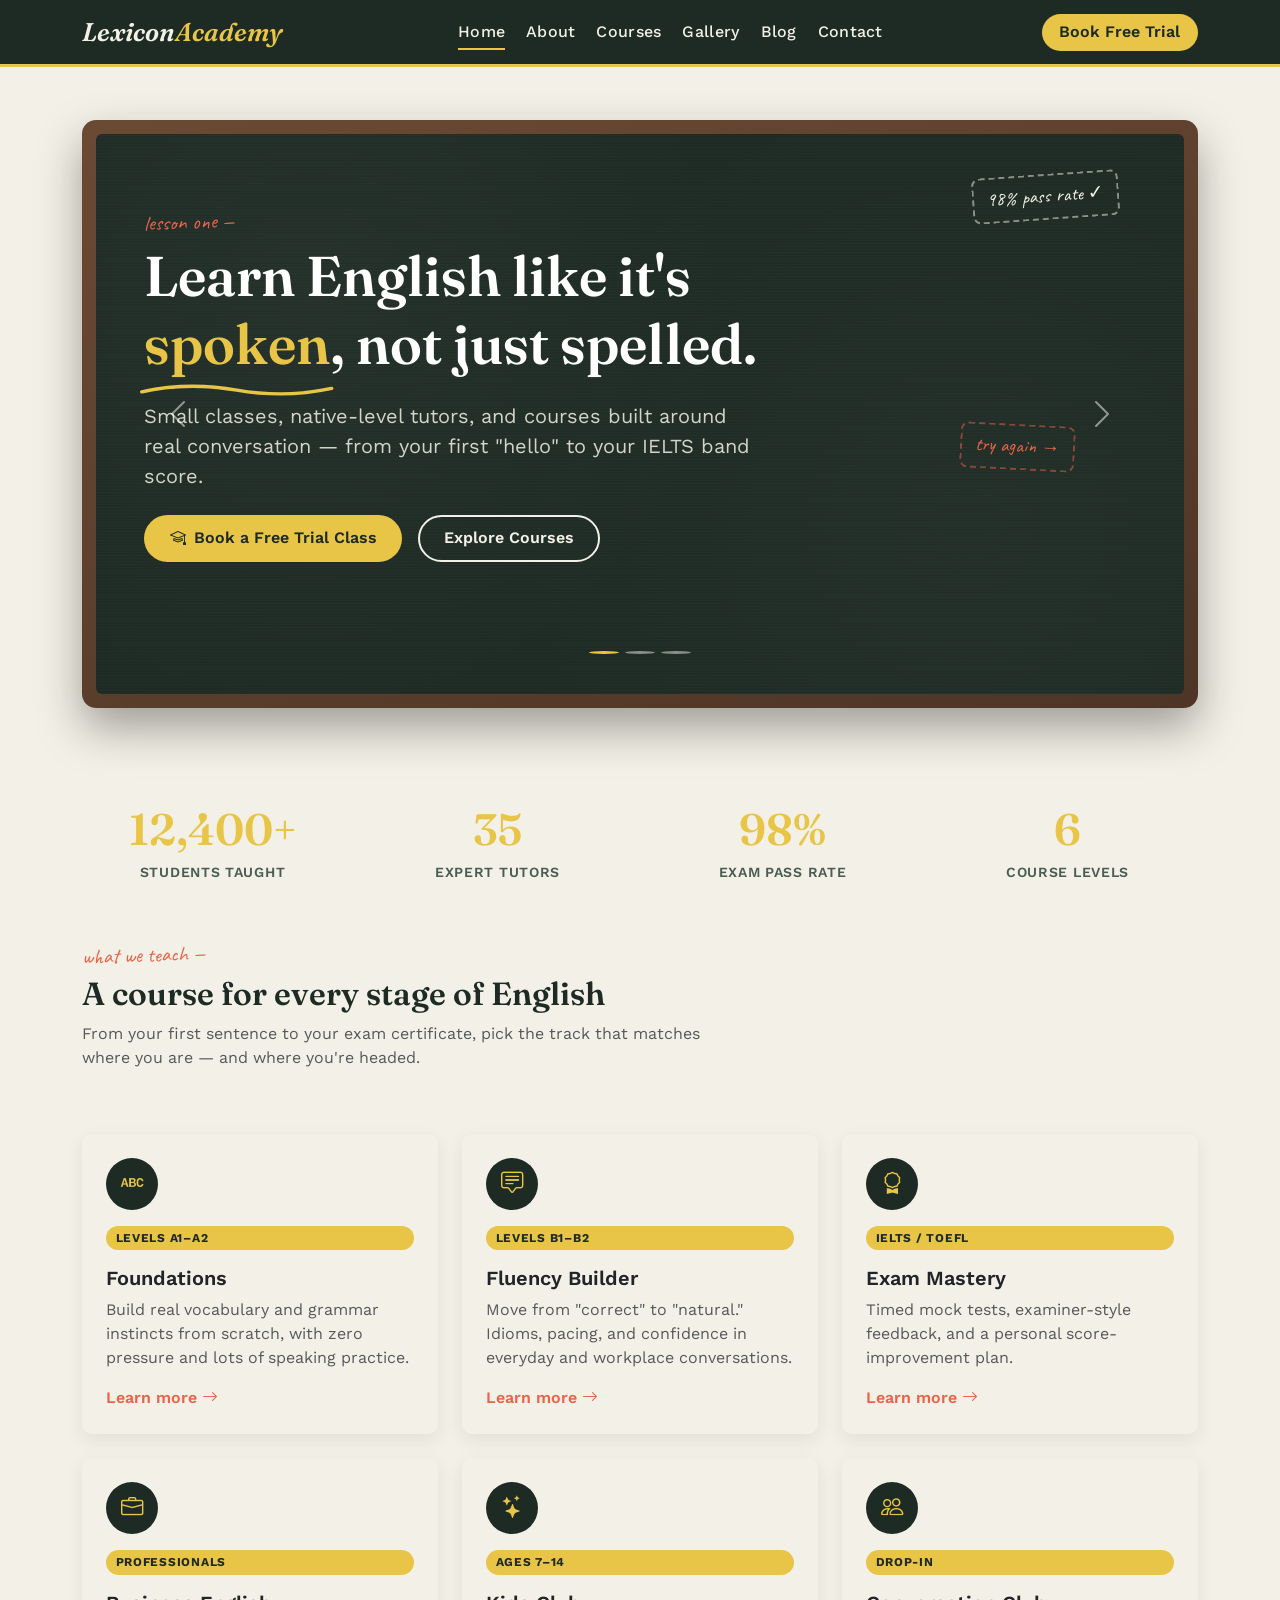
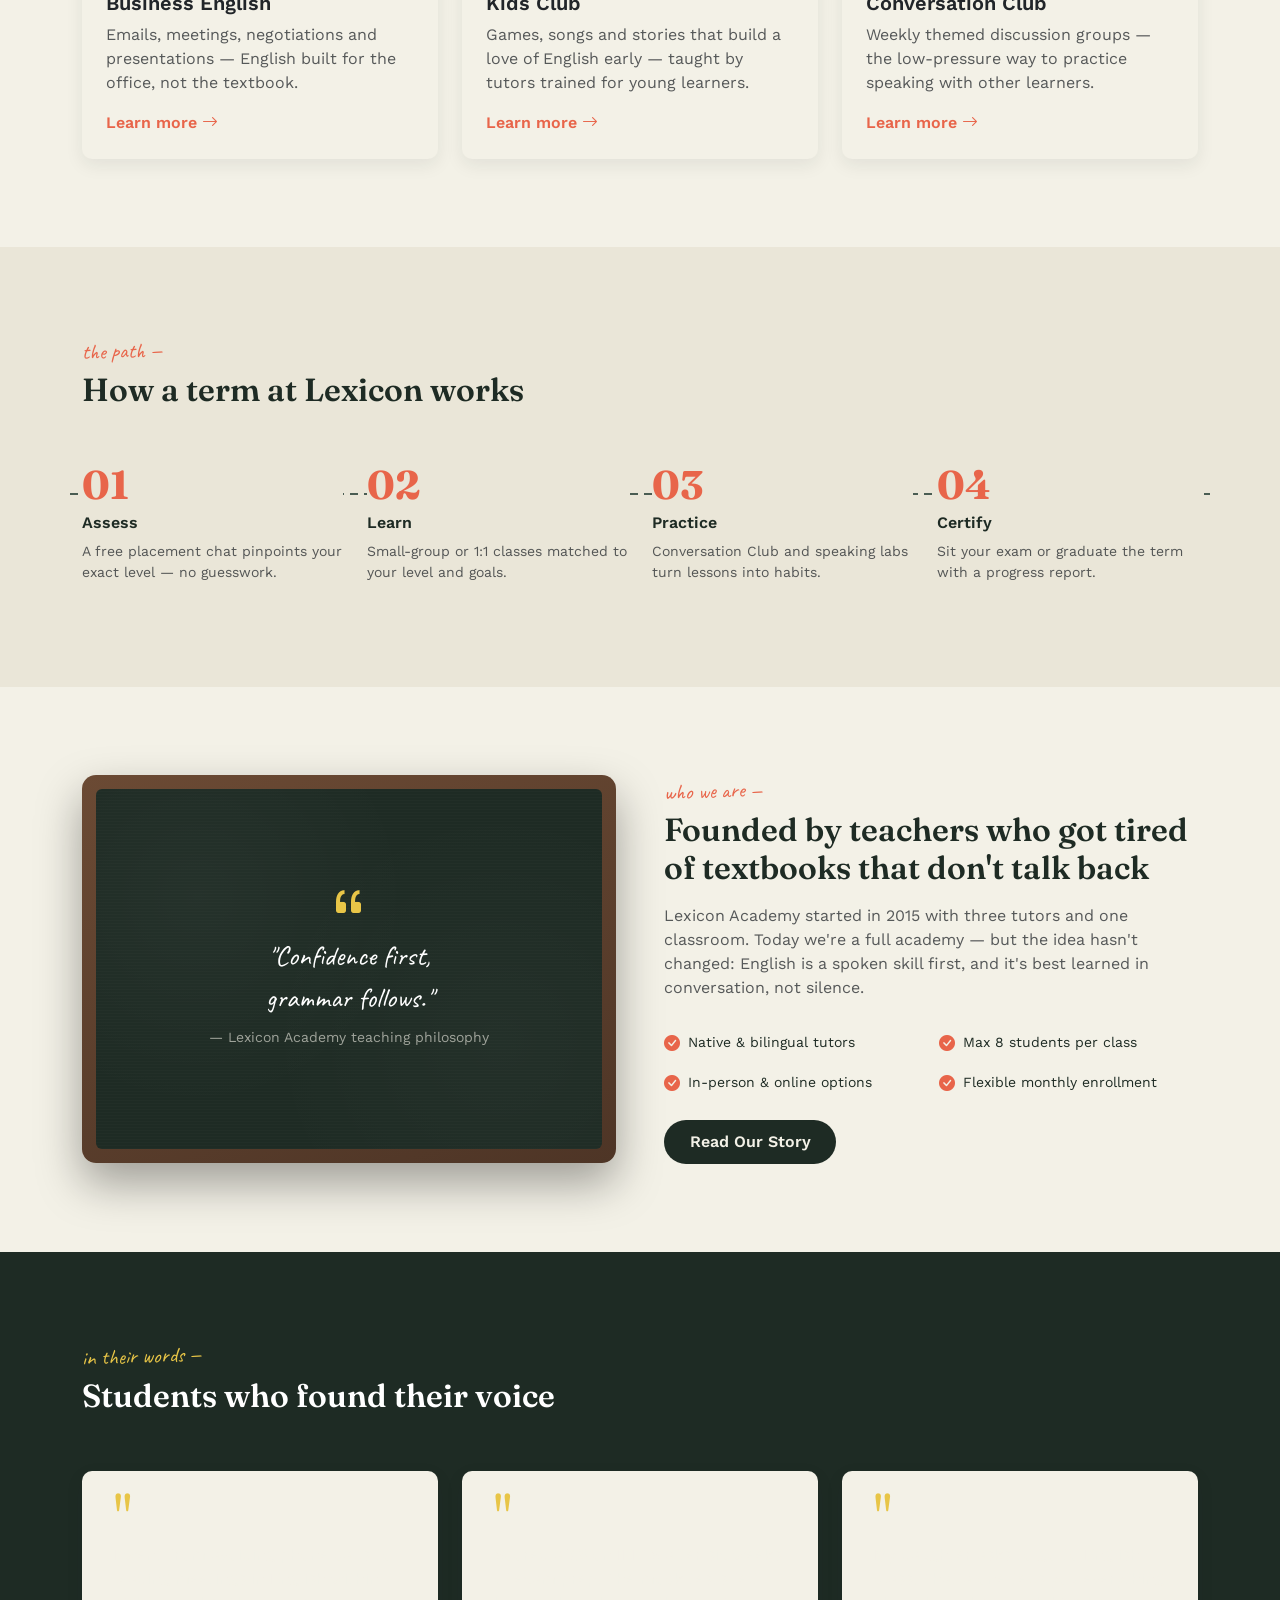
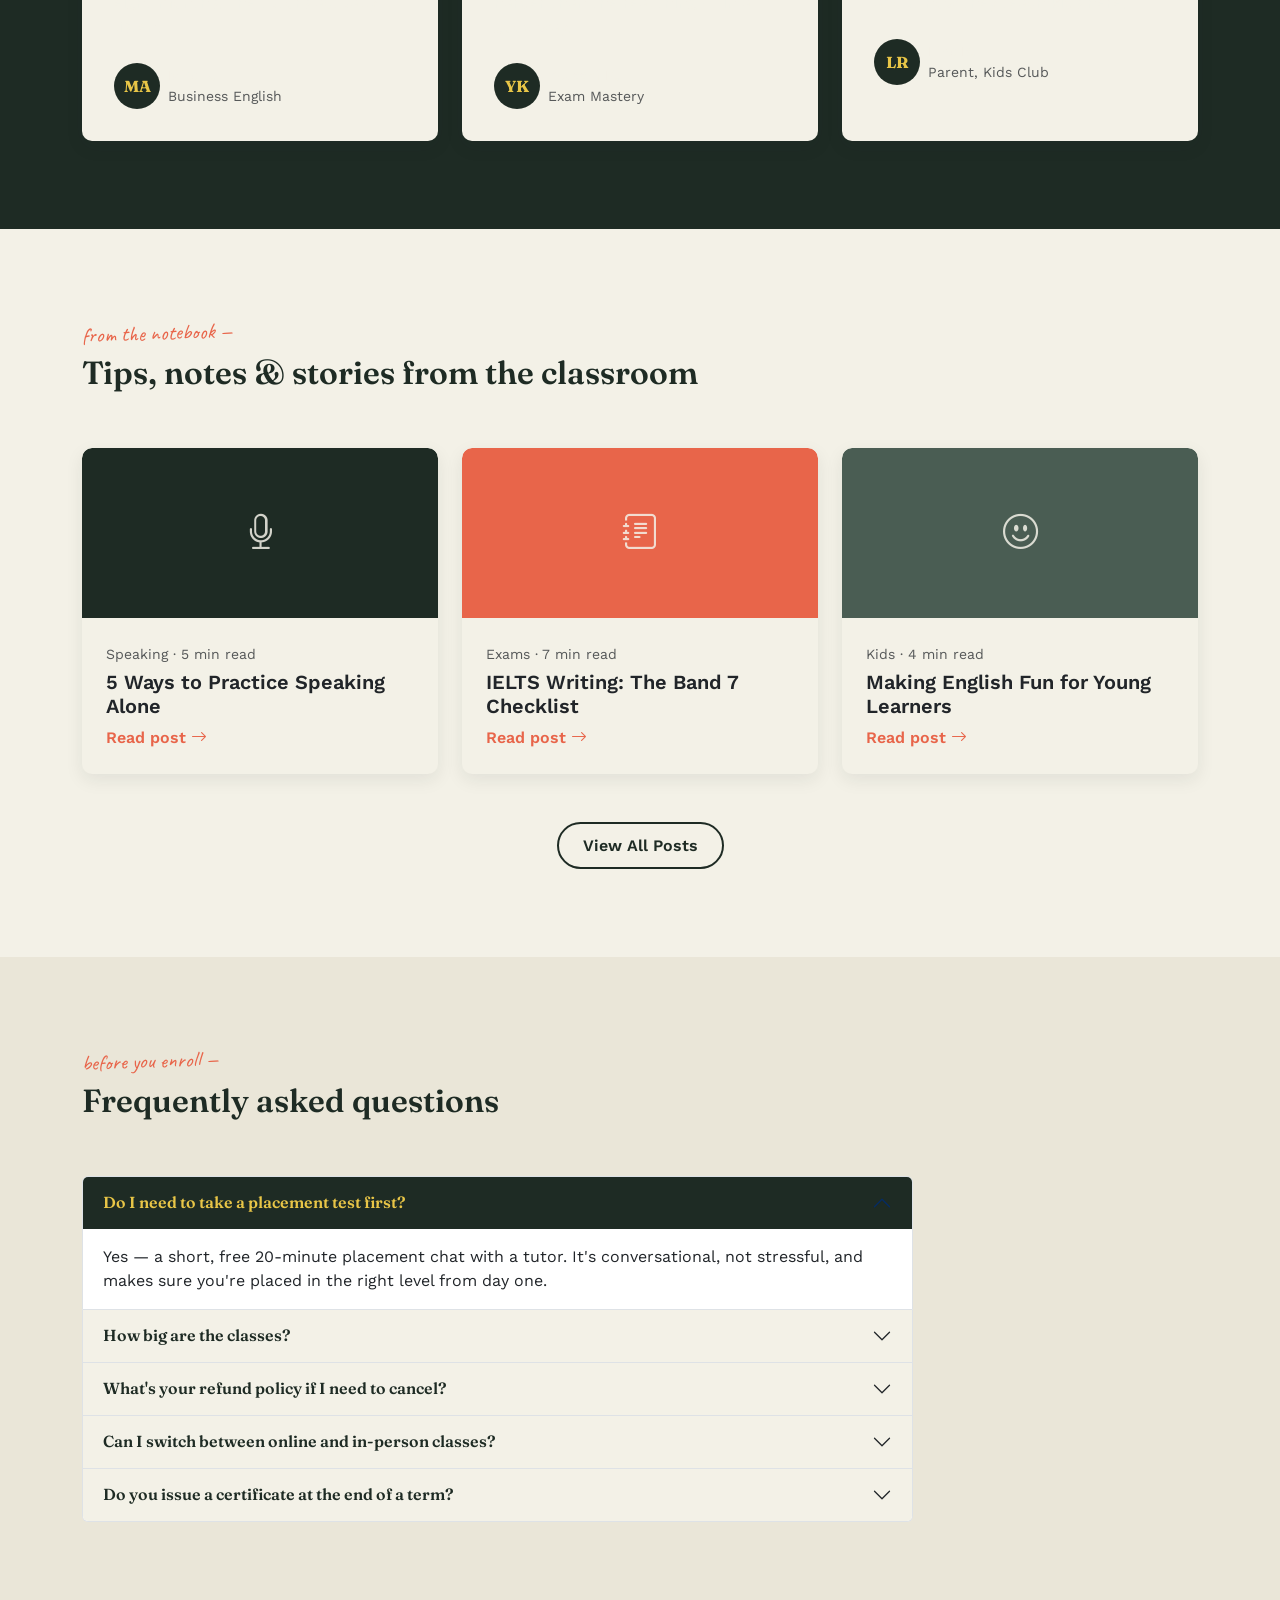
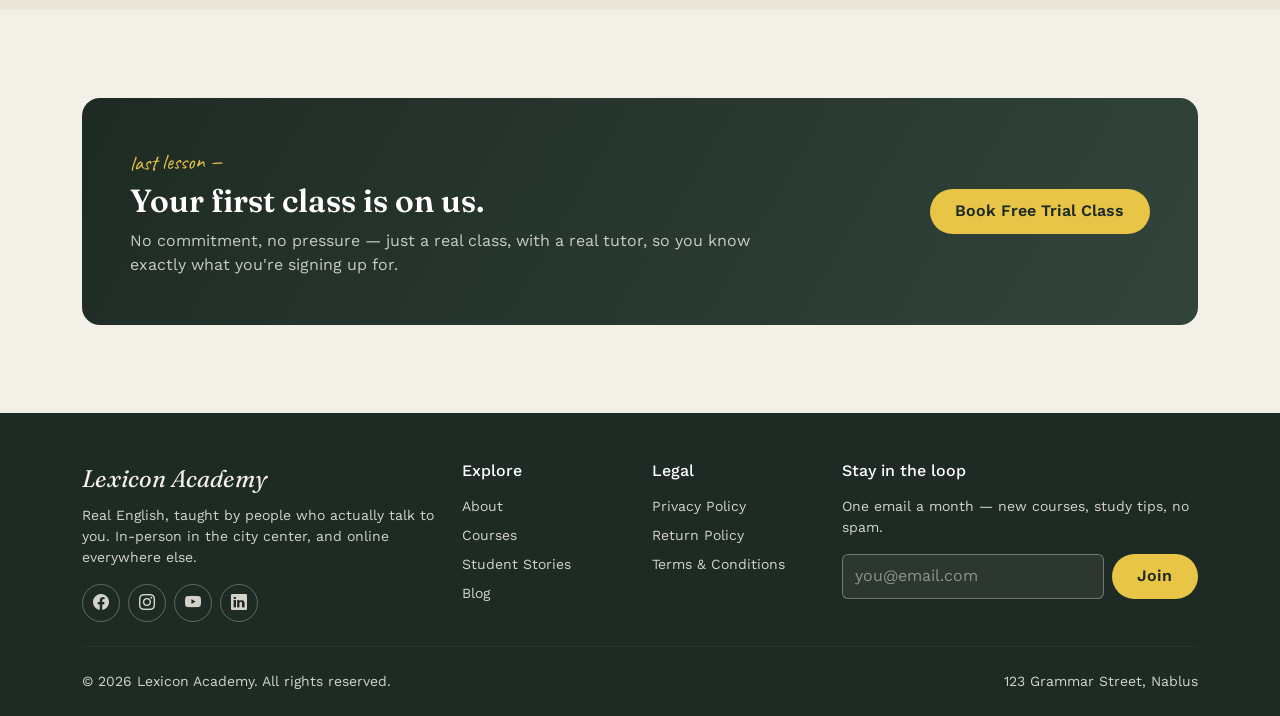
==== index.html @ 8cb226af "finished files index about services services_details" ====
<!DOCTYPE html>
<html lang="en">
<head>
<meta charset="UTF-8">
<meta name="viewport" content="width=device-width, initial-scale=1.0">
<title>Lexicon Academy — Learn English Like It's Spoken</title>
<meta name="description" content="Lexicon Academy teaches real, confident English through small classes, native tutors and exam-focused courses.">

<!-- Fonts -->
<link rel="preconnect" href="https://fonts.googleapis.com">
<link href="https://fonts.googleapis.com/css2?family=Fraunces:ital,wght@0,500;0,600;0,700;1,600&family=Caveat:wght@600;700&family=Work+Sans:wght@400;500;600;700&display=swap" rel="stylesheet">

<!-- Bootstrap 5 -->
<link href="https://cdn.jsdelivr.net/npm/bootstrap@5.3.3/dist/css/bootstrap.min.css" rel="stylesheet">
<!-- Bootstrap Icons -->
<link href="https://cdn.jsdelivr.net/npm/bootstrap-icons@1.11.3/font/bootstrap-icons.css" rel="stylesheet">
<!-- Custom -->
<link href="css/style.css" rel="stylesheet">
</head>
<body>

<!-- ================= NAVBAR ================= -->
<nav class="navbar navbar-expand-lg navbar-chalk fixed-top">
  <div class="container">
    <a class="navbar-brand" href="index.html">Lexicon<span>Academy</span></a>
    <button class="navbar-toggler" type="button" data-bs-toggle="collapse" data-bs-target="#mainNav" aria-controls="mainNav" aria-expanded="false" aria-label="Toggle navigation">
      <span class="navbar-toggler-icon"></span>
    </button>
    <div class="collapse navbar-collapse" id="mainNav">
      <ul class="navbar-nav mx-auto">
        <li class="nav-item"><a class="nav-link active" href="index.html">Home</a></li>
        <li class="nav-item"><a class="nav-link" href="about.html">About</a></li>
        <li class="nav-item dropdown">
          <a class="nav-link dropdown-toggle" href="#" role="button" data-bs-toggle="dropdown" aria-expanded="false">Courses</a>
          <ul class="dropdown-menu">
            <li><a class="dropdown-item" href="services.html">All Courses</a></li>
            <li><a class="dropdown-item" href="services_details.html">Course Details</a></li>
          </ul>
        </li>
        <li class="nav-item dropdown">
          <a class="nav-link dropdown-toggle" href="#" role="button" data-bs-toggle="dropdown" aria-expanded="false">Gallery</a>
          <ul class="dropdown-menu">
            <li><a class="dropdown-item" href="portfolio.html">Student Stories</a></li>
            <li><a class="dropdown-item" href="album.html">Photo Album</a></li>
          </ul>
        </li>
        <li class="nav-item dropdown">
          <a class="nav-link dropdown-toggle" href="#" role="button" data-bs-toggle="dropdown" aria-expanded="false">Blog</a>
          <ul class="dropdown-menu">
            <li><a class="dropdown-item" href="blog.html">All Posts</a></li>
            <li><a class="dropdown-item" href="blog_details.html">Latest Post</a></li>
          </ul>
        </li>
        <li class="nav-item"><a class="nav-link" href="contact.html">Contact</a></li>
      </ul>
      <button class="btn btn-book-nav" data-bs-toggle="modal" data-bs-target="#trialModal">Book Free Trial</button>
    </div>
  </div>
</nav>

<!-- ================= HERO CAROUSEL ================= -->
<header class="container pt-4 pt-lg-5">
  <div class="board-frame reveal is-visible">
    <div id="heroCarousel" class="carousel slide board" data-bs-ride="carousel" data-bs-interval="6000">

      <div class="carousel-indicators carousel-indicators-chalk position-absolute" style="bottom:14px;">
        <button type="button" data-bs-target="#heroCarousel" data-bs-slide-to="0" class="active" aria-current="true" aria-label="Slide 1"></button>
        <button type="button" data-bs-target="#heroCarousel" data-bs-slide-to="1" aria-label="Slide 2"></button>
        <button type="button" data-bs-target="#heroCarousel" data-bs-slide-to="2" aria-label="Slide 3"></button>
      </div>

      <div class="carousel-inner">

        <!-- Slide 1 -->
        <div class="carousel-item active">
          <div class="carousel-caption-full text-start">
            <div class="row align-items-center">
              <div class="col-lg-8">
                <span class="eyebrow">lesson one —</span>
                <h1 class="display-4 fw-semibold text-white mb-4">
                  Learn English like it's
                  <span class="chalk-underline">spoken<svg viewBox="0 0 200 20" preserveAspectRatio="none"><path d="M2,14 Q50,2 100,12 T198,10" fill="none" stroke="#E8C547" stroke-width="4" stroke-linecap="round"/></svg></span>,
                  not just spelled.
                </h1>
                <p class="fs-5 mb-4" style="color:rgba(243,241,231,0.85); max-width:38rem;">
                  Small classes, native-level tutors, and courses built around real conversation — from your first "hello" to your IELTS band score.
                </p>
                <div class="d-flex flex-wrap gap-3">
                  <button class="btn btn-chalk" data-bs-toggle="modal" data-bs-target="#trialModal">
                    <i class="bi bi-mortarboard me-2"></i>Book a Free Trial Class
                  </button>
                  <a href="services.html" class="btn btn-outline-chalk">Explore Courses</a>
                </div>
              </div>
            </div>
            <div class="sticky-note note-1 d-none d-lg-block" style="top:8%; right:6%;">98% pass rate ✓</div>
            <div class="sticky-note note-2 d-none d-lg-block" style="top:58%; right:10%;">try again →</div>
          </div>
        </div>

        <!-- Slide 2 -->
        <div class="carousel-item">
          <div class="carousel-caption-full text-start">
            <div class="row align-items-center">
              <div class="col-lg-8">
                <span class="eyebrow">lesson two —</span>
                <h1 class="display-4 fw-semibold text-white mb-4">
                  Every mistake is
                  <span class="chalk-underline" style="color:var(--chalk-coral);">just a draft<svg viewBox="0 0 200 20" preserveAspectRatio="none"><path d="M2,14 Q50,2 100,12 T198,10" fill="none" stroke="#E8654A" stroke-width="4" stroke-linecap="round"/></svg></span>.
                </h1>
                <p class="fs-5 mb-4" style="color:rgba(243,241,231,0.85); max-width:38rem;">
                  Our tutors correct with encouragement, not red ink. You'll speak from day one — fluency comes from doing, not memorizing rules.
                </p>
                <div class="d-flex flex-wrap gap-3">
                  <button class="btn btn-chalk" data-bs-toggle="modal" data-bs-target="#trialModal">
                    <i class="bi bi-chat-dots me-2"></i>Try a Conversation Class
                  </button>
                  <a href="about.html" class="btn btn-outline-chalk">Meet Our Method</a>
                </div>
              </div>
            </div>
            <div class="sticky-note note-3 d-none d-lg-block" style="top:12%; right:8%;">nice try!</div>
          </div>
        </div>

        <!-- Slide 3 -->
        <div class="carousel-item">
          <div class="carousel-caption-full text-start">
            <div class="row align-items-center">
              <div class="col-lg-8">
                <span class="eyebrow">lesson three —</span>
                <h1 class="display-4 fw-semibold text-white mb-4">
                  Ready for
                  <span class="chalk-underline">IELTS &amp; TOEFL<svg viewBox="0 0 200 20" preserveAspectRatio="none"><path d="M2,14 Q50,2 100,12 T198,10" fill="none" stroke="#E8C547" stroke-width="4" stroke-linecap="round"/></svg></span>?
                </h1>
                <p class="fs-5 mb-4" style="color:rgba(243,241,231,0.85); max-width:38rem;">
                  Structured exam prep with weekly mock tests, examiner-style feedback, and a study plan built around your target score.
                </p>
                <div class="d-flex flex-wrap gap-3">
                  <a href="services_details.html" class="btn btn-chalk"><i class="bi bi-award me-2"></i>See Exam Courses</a>
                  <a href="contact.html" class="btn btn-outline-chalk">Talk to an Advisor</a>
                </div>
              </div>
            </div>
          </div>
        </div>

      </div>

      <button class="carousel-control-prev" type="button" data-bs-target="#heroCarousel" data-bs-slide="prev">
        <span class="carousel-control-prev-icon" aria-hidden="true"></span>
        <span class="visually-hidden">Previous</span>
      </button>
      <button class="carousel-control-next" type="button" data-bs-target="#heroCarousel" data-bs-slide="next">
        <span class="carousel-control-next-icon" aria-hidden="true"></span>
        <span class="visually-hidden">Next</span>
      </button>
    </div>
  </div>
</header>

<!-- ================= STATS STRIP ================= -->
<section class="section-pad pb-4">
  <div class="container">
    <div class="row g-4 text-center reveal">
      <div class="col-6 col-lg-3">
        <div class="stat-num"><span data-count="12400" data-suffix="+">0</span></div>
        <p class="text-uppercase small fw-semibold" style="letter-spacing:.05em; color:var(--chalk-slate);">Students Taught</p>
      </div>
      <div class="col-6 col-lg-3">
        <div class="stat-num"><span data-count="35">0</span></div>
        <p class="text-uppercase small fw-semibold" style="letter-spacing:.05em; color:var(--chalk-slate);">Expert Tutors</p>
      </div>
      <div class="col-6 col-lg-3">
        <div class="stat-num"><span data-count="98" data-suffix="%">0</span></div>
        <p class="text-uppercase small fw-semibold" style="letter-spacing:.05em; color:var(--chalk-slate);">Exam Pass Rate</p>
      </div>
      <div class="col-6 col-lg-3">
        <div class="stat-num"><span data-count="6">0</span></div>
        <p class="text-uppercase small fw-semibold" style="letter-spacing:.05em; color:var(--chalk-slate);">Course Levels</p>
      </div>
    </div>
  </div>
</section>

<!-- ================= COURSES ================= -->
<section class="section-pad pt-3" id="courses">
  <div class="container">
    <div class="row mb-5 reveal">
      <div class="col-lg-7">
        <span class="eyebrow">what we teach —</span>
        <h2 class="fw-semibold">A course for every stage of English</h2>
        <p class="text-muted">From your first sentence to your exam certificate, pick the track that matches where you are — and where you're headed.</p>
      </div>
    </div>

    <div class="row g-4">
      <div class="col-md-6 col-lg-4 reveal">
        <div class="card card-course p-4">
          <div class="card-course-icon mb-3"><i class="bi bi-alphabet-uppercase"></i></div>
          <span class="card-tag mb-2">Levels A1–A2</span>
          <h5 class="fw-semibold mt-2">Foundations</h5>
          <p class="text-muted mb-3">Build real vocabulary and grammar instincts from scratch, with zero pressure and lots of speaking practice.</p>
          <a href="services_details.html" class="fw-semibold text-decoration-none" style="color:var(--chalk-coral);">Learn more <i class="bi bi-arrow-right"></i></a>
        </div>
      </div>
      <div class="col-md-6 col-lg-4 reveal">
        <div class="card card-course p-4">
          <div class="card-course-icon mb-3"><i class="bi bi-chat-square-text"></i></div>
          <span class="card-tag mb-2">Levels B1–B2</span>
          <h5 class="fw-semibold mt-2">Fluency Builder</h5>
          <p class="text-muted mb-3">Move from "correct" to "natural." Idioms, pacing, and confidence in everyday and workplace conversations.</p>
          <a href="services_details.html" class="fw-semibold text-decoration-none" style="color:var(--chalk-coral);">Learn more <i class="bi bi-arrow-right"></i></a>
        </div>
      </div>
      <div class="col-md-6 col-lg-4 reveal">
        <div class="card card-course p-4">
          <div class="card-course-icon mb-3"><i class="bi bi-award"></i></div>
          <span class="card-tag mb-2">IELTS / TOEFL</span>
          <h5 class="fw-semibold mt-2">Exam Mastery</h5>
          <p class="text-muted mb-3">Timed mock tests, examiner-style feedback, and a personal score-improvement plan.</p>
          <a href="services_details.html" class="fw-semibold text-decoration-none" style="color:var(--chalk-coral);">Learn more <i class="bi bi-arrow-right"></i></a>
        </div>
      </div>
      <div class="col-md-6 col-lg-4 reveal">
        <div class="card card-course p-4">
          <div class="card-course-icon mb-3"><i class="bi bi-briefcase"></i></div>
          <span class="card-tag mb-2">Professionals</span>
          <h5 class="fw-semibold mt-2">Business English</h5>
          <p class="text-muted mb-3">Emails, meetings, negotiations and presentations — English built for the office, not the textbook.</p>
          <a href="services_details.html" class="fw-semibold text-decoration-none" style="color:var(--chalk-coral);">Learn more <i class="bi bi-arrow-right"></i></a>
        </div>
      </div>
      <div class="col-md-6 col-lg-4 reveal">
        <div class="card card-course p-4">
          <div class="card-course-icon mb-3"><i class="bi bi-stars"></i></div>
          <span class="card-tag mb-2">Ages 7–14</span>
          <h5 class="fw-semibold mt-2">Kids Club</h5>
          <p class="text-muted mb-3">Games, songs and stories that build a love of English early — taught by tutors trained for young learners.</p>
          <a href="services_details.html" class="fw-semibold text-decoration-none" style="color:var(--chalk-coral);">Learn more <i class="bi bi-arrow-right"></i></a>
        </div>
      </div>
      <div class="col-md-6 col-lg-4 reveal">
        <div class="card card-course p-4">
          <div class="card-course-icon mb-3"><i class="bi bi-people"></i></div>
          <span class="card-tag mb-2">Drop-in</span>
          <h5 class="fw-semibold mt-2">Conversation Club</h5>
          <p class="text-muted mb-3">Weekly themed discussion groups — the low-pressure way to practice speaking with other learners.</p>
          <a href="services_details.html" class="fw-semibold text-decoration-none" style="color:var(--chalk-coral);">Learn more <i class="bi bi-arrow-right"></i></a>
        </div>
      </div>
    </div>
  </div>
</section>

<!-- ================= HOW IT WORKS ================= -->
<section class="section-pad bg-soft">
  <div class="container">
    <div class="row mb-5 reveal">
      <div class="col-lg-7">
        <span class="eyebrow">the path —</span>
        <h2 class="fw-semibold">How a term at Lexicon works</h2>
      </div>
    </div>
    <div class="row g-4 reveal position-relative">
      <div class="timeline-line d-none d-md-block"></div>
      <div class="col-6 col-md-3 timeline-step">
        <div class="timeline-num bg-soft" style="position:relative; z-index:1;">01</div>
        <h6 class="fw-semibold mt-2">Assess</h6>
        <p class="text-muted small">A free placement chat pinpoints your exact level — no guesswork.</p>
      </div>
      <div class="col-6 col-md-3 timeline-step">
        <div class="timeline-num bg-soft" style="position:relative; z-index:1;">02</div>
        <h6 class="fw-semibold mt-2">Learn</h6>
        <p class="text-muted small">Small-group or 1:1 classes matched to your level and goals.</p>
      </div>
      <div class="col-6 col-md-3 timeline-step">
        <div class="timeline-num bg-soft" style="position:relative; z-index:1;">03</div>
        <h6 class="fw-semibold mt-2">Practice</h6>
        <p class="text-muted small">Conversation Club and speaking labs turn lessons into habits.</p>
      </div>
      <div class="col-6 col-md-3 timeline-step">
        <div class="timeline-num bg-soft" style="position:relative; z-index:1;">04</div>
        <h6 class="fw-semibold mt-2">Certify</h6>
        <p class="text-muted small">Sit your exam or graduate the term with a progress report.</p>
      </div>
    </div>
  </div>
</section>

<!-- ================= ABOUT SNIPPET ================= -->
<section class="section-pad">
  <div class="container">
    <div class="row align-items-center g-5">
      <div class="col-lg-6 reveal">
        <div class="board-frame">
          <div class="board d-flex align-items-center justify-content-center" style="min-height:360px;">
            <div class="text-center px-4">
              <i class="bi bi-quote" style="font-size:2.5rem; color:var(--chalk-yellow);"></i>
              <p class="font-hand fs-3 text-white mb-0">"Confidence first,<br>grammar follows."</p>
              <p class="small mt-2" style="color:rgba(243,241,231,0.6);">— Lexicon Academy teaching philosophy</p>
            </div>
          </div>
        </div>
      </div>
      <div class="col-lg-6 reveal">
        <span class="eyebrow">who we are —</span>
        <h2 class="fw-semibold mb-3">Founded by teachers who got tired of textbooks that don't talk back</h2>
        <p class="text-muted">Lexicon Academy started in 2015 with three tutors and one classroom. Today we're a full academy — but the idea hasn't changed: English is a spoken skill first, and it's best learned in conversation, not silence.</p>
        <div class="row g-3 my-3">
          <div class="col-sm-6 d-flex align-items-start gap-2">
            <i class="bi bi-check-circle-fill" style="color:var(--chalk-coral);"></i>
            <span class="small">Native &amp; bilingual tutors</span>
          </div>
          <div class="col-sm-6 d-flex align-items-start gap-2">
            <i class="bi bi-check-circle-fill" style="color:var(--chalk-coral);"></i>
            <span class="small">Max 8 students per class</span>
          </div>
          <div class="col-sm-6 d-flex align-items-start gap-2">
            <i class="bi bi-check-circle-fill" style="color:var(--chalk-coral);"></i>
            <span class="small">In-person &amp; online options</span>
          </div>
          <div class="col-sm-6 d-flex align-items-start gap-2">
            <i class="bi bi-check-circle-fill" style="color:var(--chalk-coral);"></i>
            <span class="small">Flexible monthly enrollment</span>
          </div>
        </div>
        <a href="about.html" class="btn btn-chalk mt-2" style="background:var(--chalk-green); color:var(--chalk-white);">Read Our Story</a>
      </div>
    </div>
  </div>
</section>

<!-- ================= TESTIMONIALS ================= -->
<section class="section-pad bg-board">
  <div class="container">
    <div class="row mb-5 reveal">
      <div class="col-lg-7">
        <span class="eyebrow" style="color:var(--chalk-yellow);">in their words —</span>
        <h2 class="fw-semibold text-white">Students who found their voice</h2>
      </div>
    </div>
    <div class="row g-4">
      <div class="col-md-6 col-lg-4 reveal">
        <div class="quote-card">
          <span class="quote-mark">"</span>
          <p class="mb-4">I went from avoiding phone calls to leading meetings in English within eight months. The tutors actually listen.</p>
          <div class="d-flex align-items-center gap-2">
            <div class="avatar-initials">MA</div>
            <div>
              <div class="fw-semibold small">Mira A.</div>
              <div class="text-muted small">Business English</div>
            </div>
          </div>
        </div>
      </div>
      <div class="col-md-6 col-lg-4 reveal">
        <div class="quote-card">
          <span class="quote-mark">"</span>
          <p class="mb-4">Scored a 7.5 on IELTS after six weeks of exam prep. The mock tests felt harder than the real thing — in a good way.</p>
          <div class="d-flex align-items-center gap-2">
            <div class="avatar-initials">YK</div>
            <div>
              <div class="fw-semibold small">Youssef K.</div>
              <div class="text-muted small">Exam Mastery</div>
            </div>
          </div>
        </div>
      </div>
      <div class="col-md-6 col-lg-4 reveal">
        <div class="quote-card">
          <span class="quote-mark">"</span>
          <p class="mb-4">My daughter asks to go to English class. That alone tells you everything about how they teach kids here.</p>
          <div class="d-flex align-items-center gap-2">
            <div class="avatar-initials">LR</div>
            <div>
              <div class="fw-semibold small">Lina R.</div>
              <div class="text-muted small">Parent, Kids Club</div>
            </div>
          </div>
        </div>
      </div>
    </div>
  </div>
</section>

<!-- ================= BLOG PREVIEW ================= -->
<section class="section-pad">
  <div class="container">
    <div class="row mb-5 reveal">
      <div class="col-lg-7">
        <span class="eyebrow">from the notebook —</span>
        <h2 class="fw-semibold">Tips, notes &amp; stories from the classroom</h2>
      </div>
    </div>
    <div class="row g-4">
      <div class="col-md-4 reveal">
        <div class="card card-course overflow-hidden">
          <div class="blog-thumb bg-board"><i class="bi bi-mic"></i></div>
          <div class="p-4">
            <span class="text-muted small">Speaking · 5 min read</span>
            <h5 class="fw-semibold mt-1">5 Ways to Practice Speaking Alone</h5>
            <a href="blog_details.html" class="fw-semibold text-decoration-none" style="color:var(--chalk-coral);">Read post <i class="bi bi-arrow-right"></i></a>
          </div>
        </div>
      </div>
      <div class="col-md-4 reveal">
        <div class="card card-course overflow-hidden">
          <div class="blog-thumb" style="background:var(--chalk-coral);"><i class="bi bi-journal-text"></i></div>
          <div class="p-4">
            <span class="text-muted small">Exams · 7 min read</span>
            <h5 class="fw-semibold mt-1">IELTS Writing: The Band 7 Checklist</h5>
            <a href="blog_details.html" class="fw-semibold text-decoration-none" style="color:var(--chalk-coral);">Read post <i class="bi bi-arrow-right"></i></a>
          </div>
        </div>
      </div>
      <div class="col-md-4 reveal">
        <div class="card card-course overflow-hidden">
          <div class="blog-thumb" style="background:var(--chalk-slate);"><i class="bi bi-emoji-smile"></i></div>
          <div class="p-4">
            <span class="text-muted small">Kids · 4 min read</span>
            <h5 class="fw-semibold mt-1">Making English Fun for Young Learners</h5>
            <a href="blog_details.html" class="fw-semibold text-decoration-none" style="color:var(--chalk-coral);">Read post <i class="bi bi-arrow-right"></i></a>
          </div>
        </div>
      </div>
    </div>
    <div class="text-center mt-5 reveal">
      <a href="blog.html" class="btn btn-outline-chalk" style="border-color:var(--chalk-green); color:var(--chalk-green);">View All Posts</a>
    </div>
  </div>
</section>

<!-- ================= FAQ ACCORDION ================= -->
<section class="section-pad bg-soft" id="faq">
  <div class="container">
    <div class="row">
      <div class="col-lg-7 mb-5 reveal">
        <span class="eyebrow">before you enroll —</span>
        <h2 class="fw-semibold">Frequently asked questions</h2>
      </div>
    </div>
    <div class="row">
      <div class="col-lg-9 reveal">
        <div class="accordion accordion-chalk" id="faqAccordion">
          <div class="accordion-item">
            <h2 class="accordion-header">
              <button class="accordion-button" type="button" data-bs-toggle="collapse" data-bs-target="#faq1">
                Do I need to take a placement test first?
              </button>
            </h2>
            <div id="faq1" class="accordion-collapse collapse show" data-bs-parent="#faqAccordion">
              <div class="accordion-body">Yes — a short, free 20-minute placement chat with a tutor. It's conversational, not stressful, and makes sure you're placed in the right level from day one.</div>
            </div>
          </div>
          <div class="accordion-item">
            <h2 class="accordion-header">
              <button class="accordion-button collapsed" type="button" data-bs-toggle="collapse" data-bs-target="#faq2">
                How big are the classes?
              </button>
            </h2>
            <div id="faq2" class="accordion-collapse collapse" data-bs-parent="#faqAccordion">
              <div class="accordion-body">Group classes are capped at 8 students. We also offer 1:1 sessions for learners who want a fully personalized pace.</div>
            </div>
          </div>
          <div class="accordion-item">
            <h2 class="accordion-header">
              <button class="accordion-button collapsed" type="button" data-bs-toggle="collapse" data-bs-target="#faq3">
                What's your refund policy if I need to cancel?
              </button>
            </h2>
            <div id="faq3" class="accordion-collapse collapse" data-bs-parent="#faqAccordion">
              <div class="accordion-body">You can cancel up to 7 days before a term starts for a full refund. Full details are on our <a href="return_policy.html">Return Policy</a> page.</div>
            </div>
          </div>
          <div class="accordion-item">
            <h2 class="accordion-header">
              <button class="accordion-button collapsed" type="button" data-bs-toggle="collapse" data-bs-target="#faq4">
                Can I switch between online and in-person classes?
              </button>
            </h2>
            <div id="faq4" class="accordion-collapse collapse" data-bs-parent="#faqAccordion">
              <div class="accordion-body">Yes, most courses run in hybrid mode, so you can switch week to week depending on your schedule.</div>
            </div>
          </div>
          <div class="accordion-item">
            <h2 class="accordion-header">
              <button class="accordion-button collapsed" type="button" data-bs-toggle="collapse" data-bs-target="#faq5">
                Do you issue a certificate at the end of a term?
              </button>
            </h2>
            <div id="faq5" class="accordion-collapse collapse" data-bs-parent="#faqAccordion">
              <div class="accordion-body">Yes — every student receives a progress report and a certificate of completion, plus an official score report for exam-prep courses.</div>
            </div>
          </div>
        </div>
      </div>
    </div>
  </div>
</section>

<!-- ================= CTA BANNER ================= -->
<section class="section-pad">
  <div class="container">
    <div class="cta-banner p-5 p-lg-5 reveal">
      <div class="row align-items-center">
        <div class="col-lg-8">
          <span class="eyebrow" style="color:var(--chalk-yellow);">last lesson —</span>
          <h2 class="fw-semibold text-white mb-2">Your first class is on us.</h2>
          <p class="mb-lg-0" style="color:rgba(243,241,231,0.8);">No commitment, no pressure — just a real class, with a real tutor, so you know exactly what you're signing up for.</p>
        </div>
        <div class="col-lg-4 text-lg-end mt-4 mt-lg-0">
          <button class="btn btn-chalk" data-bs-toggle="modal" data-bs-target="#trialModal">Book Free Trial Class</button>
        </div>
      </div>
    </div>
  </div>
</section>

<!-- ================= FOOTER ================= -->
<footer class="site-footer pt-5 pb-4">
  <div class="container">
    <div class="row g-4">
      <div class="col-lg-4">
        <div class="footer-brand mb-2">Lexicon Academy</div>
        <p class="small">Real English, taught by people who actually talk to you. In-person in the city center, and online everywhere else.</p>
        <div class="d-flex gap-2 mt-3">
          <a href="#" class="social-icon" data-bs-toggle="tooltip" title="Facebook"><i class="bi bi-facebook"></i></a>
          <a href="#" class="social-icon" data-bs-toggle="tooltip" title="Instagram"><i class="bi bi-instagram"></i></a>
          <a href="#" class="social-icon" data-bs-toggle="tooltip" title="YouTube"><i class="bi bi-youtube"></i></a>
          <a href="#" class="social-icon" data-bs-toggle="tooltip" title="LinkedIn"><i class="bi bi-linkedin"></i></a>
        </div>
      </div>
      <div class="col-6 col-lg-2">
        <h6 class="text-white mb-3">Explore</h6>
        <ul class="list-unstyled small d-flex flex-column gap-2">
          <li><a href="about.html">About</a></li>
          <li><a href="services.html">Courses</a></li>
          <li><a href="portfolio.html">Student Stories</a></li>
          <li><a href="blog.html">Blog</a></li>
        </ul>
      </div>
      <div class="col-6 col-lg-2">
        <h6 class="text-white mb-3">Legal</h6>
        <ul class="list-unstyled small d-flex flex-column gap-2">
          <li><a href="privacy_policy.html">Privacy Policy</a></li>
          <li><a href="return_policy.html">Return Policy</a></li>
          <li><a href="terms.html">Terms &amp; Conditions</a></li>
        </ul>
      </div>
      <div class="col-lg-4">
        <h6 class="text-white mb-3">Stay in the loop</h6>
        <p class="small">One email a month — new courses, study tips, no spam.</p>
        <form class="d-flex gap-2" onsubmit="return false;">
          <input type="email" class="form-control form-control-chalk" placeholder="you@email.com" aria-label="Email for newsletter">
          <button class="btn btn-chalk flex-shrink-0" type="submit">Join</button>
        </form>
      </div>
    </div>
    <hr class="my-4" style="border-color:rgba(243,241,231,0.15);">
    <div class="d-flex flex-column flex-md-row justify-content-between small">
      <span>&copy; 2026 Lexicon Academy. All rights reserved.</span>
      <span>123 Grammar Street, Nablus</span>
    </div>
  </div>
</footer>

<!-- ================= TRIAL BOOKING MODAL ================= -->
<div class="modal fade" id="trialModal" tabindex="-1" aria-labelledby="trialModalLabel" aria-hidden="true">
  <div class="modal-dialog modal-dialog-centered">
    <div class="modal-content" style="background:var(--chalk-green); color:var(--chalk-white); border:1px solid var(--chalk-slate);">
      <div class="modal-header" style="border-color:var(--chalk-slate);">
        <h5 class="modal-title font-display" id="trialModalLabel">Book Your Free Trial Class</h5>
        <button type="button" class="btn-close btn-close-white" data-bs-dismiss="modal" aria-label="Close"></button>
      </div>
      <div class="modal-body">
        <form class="needs-validation" novalidate>
          <div class="mb-3">
            <label class="form-label small">Full name</label>
            <input type="text" class="form-control form-control-chalk" required>
            <div class="invalid-feedback">Please tell us your name.</div>
          </div>
          <div class="mb-3">
            <label class="form-label small">Email address</label>
            <input type="email" class="form-control form-control-chalk" required>
            <div class="invalid-feedback">A valid email helps us confirm your class.</div>
          </div>
          <div class="mb-3">
            <label class="form-label small">Course of interest</label>
            <select class="form-select form-select-chalk" required>
              <option value="" selected disabled>Choose a course...</option>
              <option>Foundations (A1–A2)</option>
              <option>Fluency Builder (B1–B2)</option>
              <option>Exam Mastery (IELTS/TOEFL)</option>
              <option>Business English</option>
              <option>Kids Club</option>
              <option>Conversation Club</option>
            </select>
            <div class="invalid-feedback">Please pick a course.</div>
          </div>
          <div class="alert alert-success d-none form-success-msg mb-3 py-2">
            Thanks! We'll email you within 24 hours to schedule your class.
          </div>
          <button type="submit" class="btn btn-chalk w-100">Request My Free Class</button>
        </form>
      </div>
    </div>
  </div>
</div>

<!-- Back to top -->
<button id="backToTop" aria-label="Back to top"><i class="bi bi-arrow-up"></i></button>

<!-- Bootstrap JS -->
<script src="https://cdn.jsdelivr.net/npm/bootstrap@5.3.3/dist/js/bootstrap.bundle.min.js"></script>
<script src="js/script.js"></script>
</body>
</html>
---- css/style.css ----
/* ==========================================================================
   Lexicon Academy — shared stylesheet
   Chalkboard classroom design system
   ========================================================================== */

:root {
  --chalk-green: #1E2B24;
  --chalk-green-soft: #28392F;
  --chalk-green-softer: #324439;
  --chalk-white: #F3F1E7;
  --chalk-yellow: #E8C547;
  --chalk-coral: #E8654A;
  --chalk-slate: #4A5D53;
  --wood: #6B4A34;
  --wood-dark: #4E3526;

  --font-display: 'Fraunces', Georgia, serif;
  --font-hand: 'Caveat', cursive;
  --font-body: 'Work Sans', -apple-system, BlinkMacSystemFont, sans-serif;

  --radius: 10px;
}

* { box-sizing: border-box; }

html { scroll-behavior: smooth; }

@media (prefers-reduced-motion: reduce) {
  html { scroll-behavior: auto; }
  *, *::before, *::after { animation-duration: 0.01ms !important; transition-duration: 0.01ms !important; }
}

body {
  font-family: var(--font-body);
  color: var(--chalk-green);
  background-color: var(--chalk-white);
  padding-top: 72px;
}

::selection { background: var(--chalk-yellow); color: var(--chalk-green); }

h1, h2, h3, h4, .font-display { font-family: var(--font-display); }

.font-hand { font-family: var(--font-hand); }

.eyebrow {
  font-family: var(--font-hand);
  font-size: 1.35rem;
  color: var(--chalk-coral);
  display: inline-block;
  margin-bottom: 0.25rem;
  transform: rotate(-2deg);
}

/* ---------- Navbar ---------- */
.navbar-chalk {
  background-color: var(--chalk-green);
  border-bottom: 3px solid var(--chalk-yellow);
}

.navbar-chalk .navbar-brand {
  font-family: var(--font-display);
  font-style: italic;
  font-weight: 600;
  font-size: 1.6rem;
  color: var(--chalk-white) !important;
}

.navbar-chalk .navbar-brand span { color: var(--chalk-yellow); }

.navbar-chalk .nav-link {
  color: var(--chalk-white) !important;
  font-weight: 500;
  letter-spacing: 0.02em;
  margin: 0 0.15rem;
  position: relative;
}

.navbar-chalk .nav-link::after {
  content: "";
  position: absolute;
  left: 0.5rem; right: 0.5rem; bottom: 2px;
  height: 2px;
  background: var(--chalk-yellow);
  transform: scaleX(0);
  transform-origin: left;
  transition: transform 0.25s ease;
}

.navbar-chalk .nav-link:hover::after,
.navbar-chalk .nav-link.active::after {
  transform: scaleX(1);
}

.navbar-chalk .dropdown-menu {
  background-color: var(--chalk-green-soft);
  border: 1px solid var(--chalk-slate);
}

.navbar-chalk .dropdown-item {
  color: var(--chalk-white);
}

.navbar-chalk .dropdown-item:hover,
.navbar-chalk .dropdown-item:focus {
  background-color: var(--chalk-yellow);
  color: var(--chalk-green);
}

.btn-book-nav {
  background: var(--chalk-yellow);
  color: var(--chalk-green);
  font-weight: 600;
  border-radius: 999px;
  padding: 0.4rem 1.1rem;
  border: none;
}
.btn-book-nav:hover { background: var(--chalk-coral); color: var(--chalk-white); }

/* ---------- Buttons ---------- */
.btn-chalk {
  background: var(--chalk-yellow);
  color: var(--chalk-green);
  border: none;
  font-weight: 600;
  padding: 0.65rem 1.6rem;
  border-radius: 999px;
  transition: transform 0.2s ease, box-shadow 0.2s ease, background 0.2s ease;
}
.btn-chalk:hover {
  background: var(--chalk-coral);
  color: var(--chalk-white);
  transform: translateY(-2px);
  box-shadow: 0 10px 20px rgba(0,0,0,0.18);
}

.btn-outline-chalk {
  border: 2px solid var(--chalk-white);
  color: var(--chalk-white);
  font-weight: 600;
  padding: 0.6rem 1.5rem;
  border-radius: 999px;
  background: transparent;
  transition: all 0.2s ease;
}
.btn-outline-chalk:hover {
  background: var(--chalk-white);
  color: var(--chalk-green);
  transform: translateY(-2px);
}

/* ---------- Chalkboard / hero ---------- */
.board-frame {
  background: linear-gradient(160deg, var(--wood), var(--wood-dark));
  padding: 14px;
  border-radius: 14px;
  box-shadow: 0 20px 45px rgba(0,0,0,0.35);
}

.board {
  background-color: var(--chalk-green);
  background-image:
    radial-gradient(circle at 20% 30%, rgba(255,255,255,0.03) 0, transparent 45%),
    radial-gradient(circle at 80% 70%, rgba(255,255,255,0.025) 0, transparent 50%),
    repeating-linear-gradient(0deg, rgba(255,255,255,0.015) 0 1px, transparent 1px 3px);
  border-radius: 6px;
  position: relative;
  overflow: hidden;
  min-height: 560px;
}

.chalk-underline {
  position: relative;
  color: var(--chalk-yellow);
  white-space: nowrap;
}
.chalk-underline svg {
  position: absolute;
  left: -2%;
  bottom: -0.35em;
  width: 104%;
  height: 0.3em;
}

.sticky-note {
  position: absolute;
  font-family: var(--font-hand);
  font-size: 1.2rem;
  color: var(--chalk-white);
  border: 2px dashed rgba(243,241,231,0.5);
  border-radius: 8px;
  padding: 0.4rem 0.8rem;
  transform: rotate(-4deg);
  pointer-events: none;
}
.sticky-note.note-2 { transform: rotate(3deg); color: var(--chalk-coral); border-color: rgba(232,101,74,0.5);}
.sticky-note.note-3 { transform: rotate(-2deg); color: var(--chalk-yellow); border-color: rgba(232,197,71,0.5);}

.carousel-caption-full {
  position: static;
  padding: 4.5rem 3rem;
}

.carousel-indicators-chalk button {
  background-color: var(--chalk-white) !important;
  opacity: 0.4;
  width: 8px; height: 8px;
  border-radius: 50%;
}
.carousel-indicators-chalk button.active { opacity: 1; background-color: var(--chalk-yellow) !important; }

/* ---------- Sections ---------- */
.section-pad { padding: 5.5rem 0; }
.bg-board { background-color: var(--chalk-green); color: var(--chalk-white); }
.bg-soft { background-color: #EAE6D8; }

/* ---------- Stats ---------- */
.stat-num {
  font-family: var(--font-display);
  font-size: 2.75rem;
  font-weight: 600;
  color: var(--chalk-yellow);
}

/* ---------- Cards ---------- */
.card-course {
  border: none;
  border-radius: var(--radius);
  background: var(--chalk-white);
  box-shadow: 0 6px 18px rgba(30,43,36,0.08);
  transition: transform 0.25s ease, box-shadow 0.25s ease;
  height: 100%;
}
.card-course:hover {
  transform: translateY(-8px);
  box-shadow: 0 18px 30px rgba(30,43,36,0.16);
}
.card-course .card-tag {
  display: inline-block;
  font-size: 0.75rem;
  font-weight: 700;
  letter-spacing: 0.06em;
  text-transform: uppercase;
  color: var(--chalk-green);
  background: var(--chalk-yellow);
  padding: 0.2rem 0.6rem;
  border-radius: 999px;
}
.card-course-icon {
  width: 52px; height: 52px;
  border-radius: 50%;
  background: var(--chalk-green);
  color: var(--chalk-yellow);
  display: flex; align-items: center; justify-content: center;
  font-size: 1.4rem;
}

/* ---------- Timeline (real sequence: Assess -> Learn -> Practice -> Certify) ---------- */
.timeline-step { position: relative; }
.timeline-num {
  font-family: var(--font-display);
  font-size: 2.5rem;
  font-weight: 700;
  color: var(--chalk-coral);
  line-height: 1;
}
.timeline-line {
  position: absolute;
  top: 28px; left: 0; right: 0;
  height: 2px;
  background: repeating-linear-gradient(90deg, var(--chalk-slate) 0 8px, transparent 8px 14px);
  z-index: 0;
}

/* ---------- Testimonials ---------- */
.quote-card {
  background: var(--chalk-white);
  border-radius: var(--radius);
  padding: 2rem;
  height: 100%;
  box-shadow: 0 6px 18px rgba(30,43,36,0.08);
  position: relative;
}
.quote-mark {
  font-family: var(--font-display);
  font-size: 3.5rem;
  color: var(--chalk-yellow);
  line-height: 0.5;
  display: block;
  margin-bottom: 0.75rem;
}
.avatar-initials {
  width: 46px; height: 46px;
  border-radius: 50%;
  background: var(--chalk-green);
  color: var(--chalk-yellow);
  display: flex; align-items: center; justify-content: center;
  font-weight: 700;
  font-family: var(--font-display);
}

/* ---------- Blog cards ---------- */
.blog-thumb {
  height: 170px;
  border-radius: var(--radius) var(--radius) 0 0;
  display: flex; align-items: center; justify-content: center;
  font-family: var(--font-display);
  font-size: 2.2rem;
  color: rgba(243,241,231,0.85);
}

/* ---------- Accordion ---------- */
.accordion-chalk .accordion-button {
  font-family: var(--font-display);
  font-weight: 600;
  background: var(--chalk-white);
  color: var(--chalk-green);
}
.accordion-chalk .accordion-button:not(.collapsed) {
  background: var(--chalk-green);
  color: var(--chalk-yellow);
  box-shadow: none;
}
.accordion-chalk .accordion-button:focus { box-shadow: none; border-color: var(--chalk-yellow); }
.accordion-chalk .accordion-button::after { filter: none; }

/* ---------- CTA banner ---------- */
.cta-banner {
  background: linear-gradient(120deg, var(--chalk-green) 0%, var(--chalk-green-softer) 100%);
  color: var(--chalk-white);
  border-radius: 18px;
  position: relative;
  overflow: hidden;
}

/* ---------- Footer ---------- */
footer.site-footer {
  background: var(--chalk-green);
  color: rgba(243,241,231,0.85);
}
footer.site-footer a { color: rgba(243,241,231,0.85); text-decoration: none; }
footer.site-footer a:hover { color: var(--chalk-yellow); }
.footer-brand { font-family: var(--font-display); font-style: italic; color: var(--chalk-white); font-size: 1.5rem; }
.social-icon {
  width: 38px; height: 38px;
  border-radius: 50%;
  border: 1px solid rgba(243,241,231,0.3);
  display: flex; align-items: center; justify-content: center;
  transition: all 0.2s ease;
}
.social-icon:hover { background: var(--chalk-yellow); color: var(--chalk-green) !important; border-color: var(--chalk-yellow); }

/* ---------- Back to top ---------- */
#backToTop {
  position: fixed;
  bottom: 24px; right: 24px;
  width: 46px; height: 46px;
  border-radius: 50%;
  background: var(--chalk-yellow);
  color: var(--chalk-green);
  display: none;
  align-items: center; justify-content: center;
  border: none;
  box-shadow: 0 8px 18px rgba(0,0,0,0.25);
  z-index: 1050;
}

/* ---------- Reveal on scroll ---------- */
.reveal {
  opacity: 0;
  transform: translateY(24px);
  transition: opacity 0.6s ease, transform 0.6s ease;
}
.reveal.is-visible { opacity: 1; transform: translateY(0); }

/* ---------- Form ---------- */
.form-control-chalk,
.form-select-chalk {
  background: rgba(243,241,231,0.06);
  border: 1px solid rgba(243,241,231,0.35);
  color: var(--chalk-white);
}
.form-control-chalk::placeholder { color: rgba(243,241,231,0.5); }
.form-control-chalk:focus, .form-select-chalk:focus {
  background: rgba(243,241,231,0.1);
  border-color: var(--chalk-yellow);
  box-shadow: 0 0 0 0.2rem rgba(232,197,71,0.25);
  color: var(--chalk-white);
}
.form-select-chalk option { color: var(--chalk-green); }

@media (max-width: 767.98px) {
  .board { min-height: 640px; }
  .carousel-caption-full { padding: 3rem 1.25rem; }
  .sticky-note { display: none; }
}
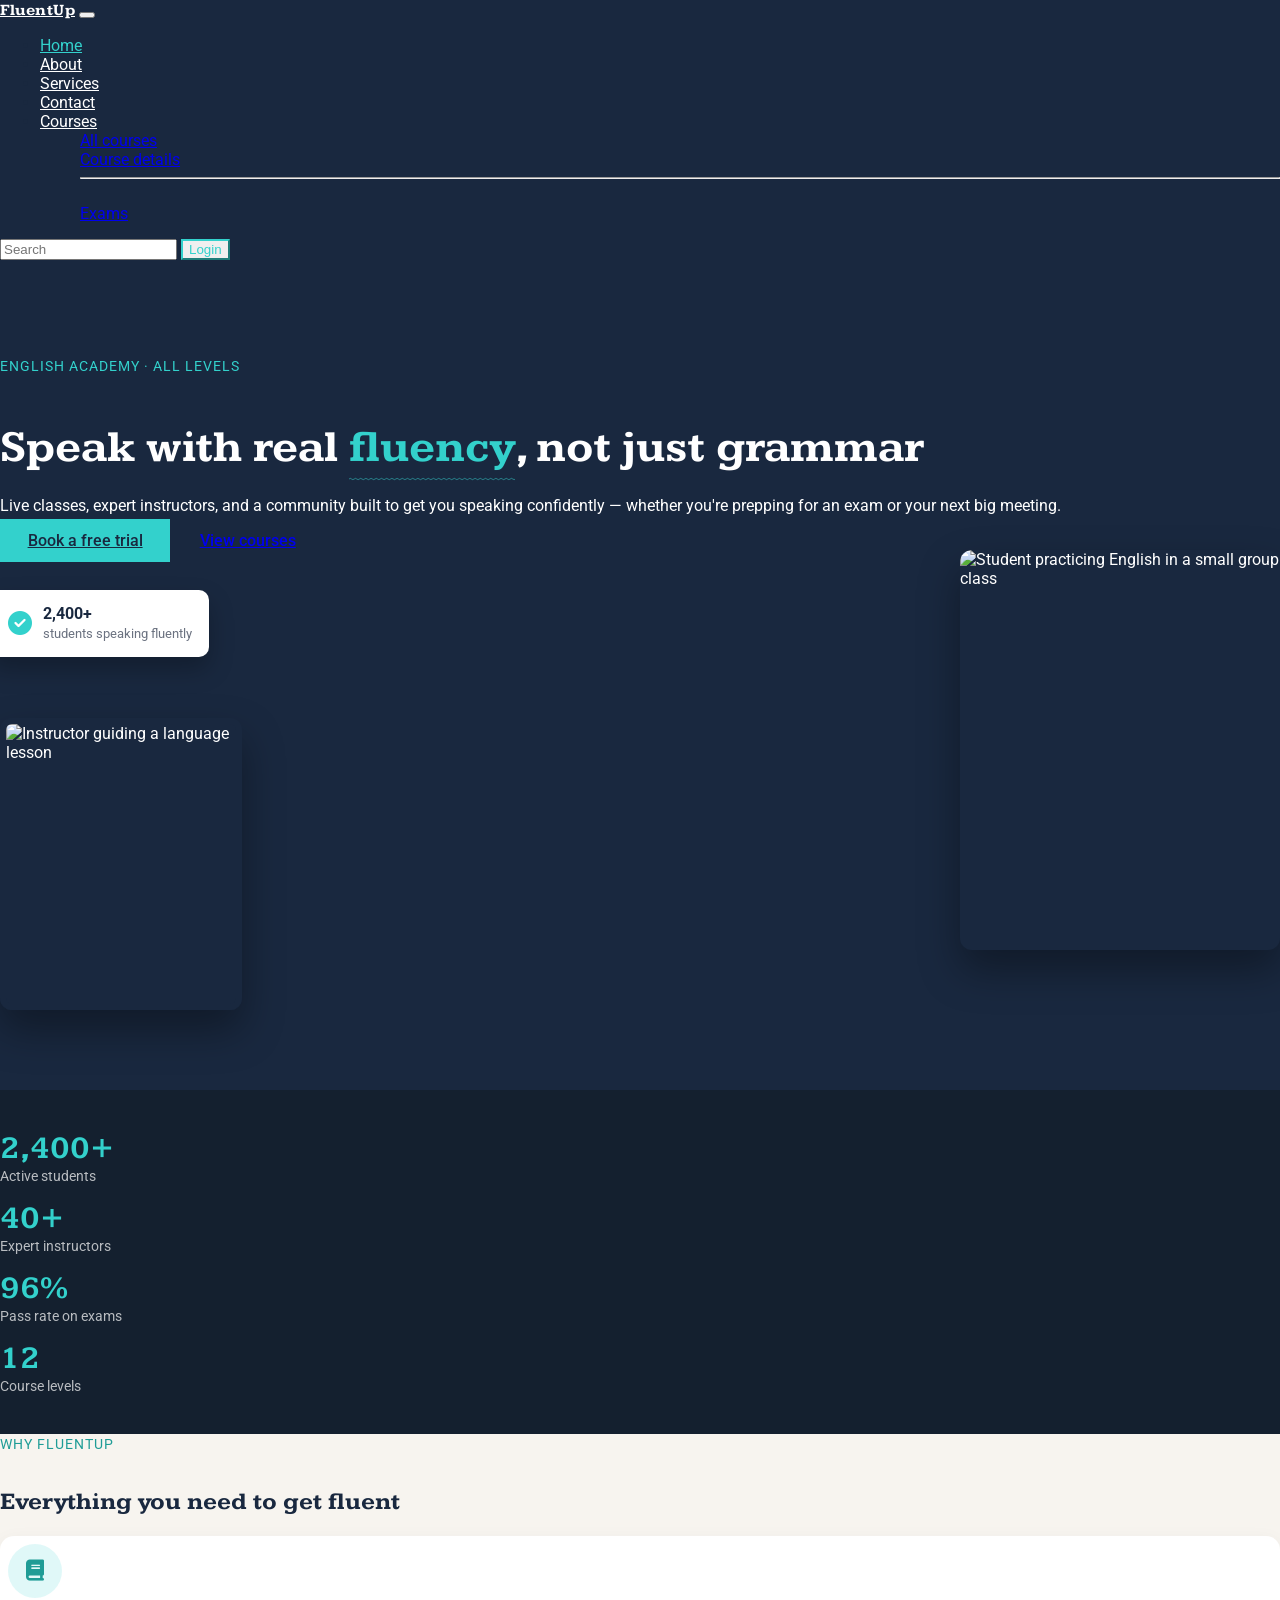
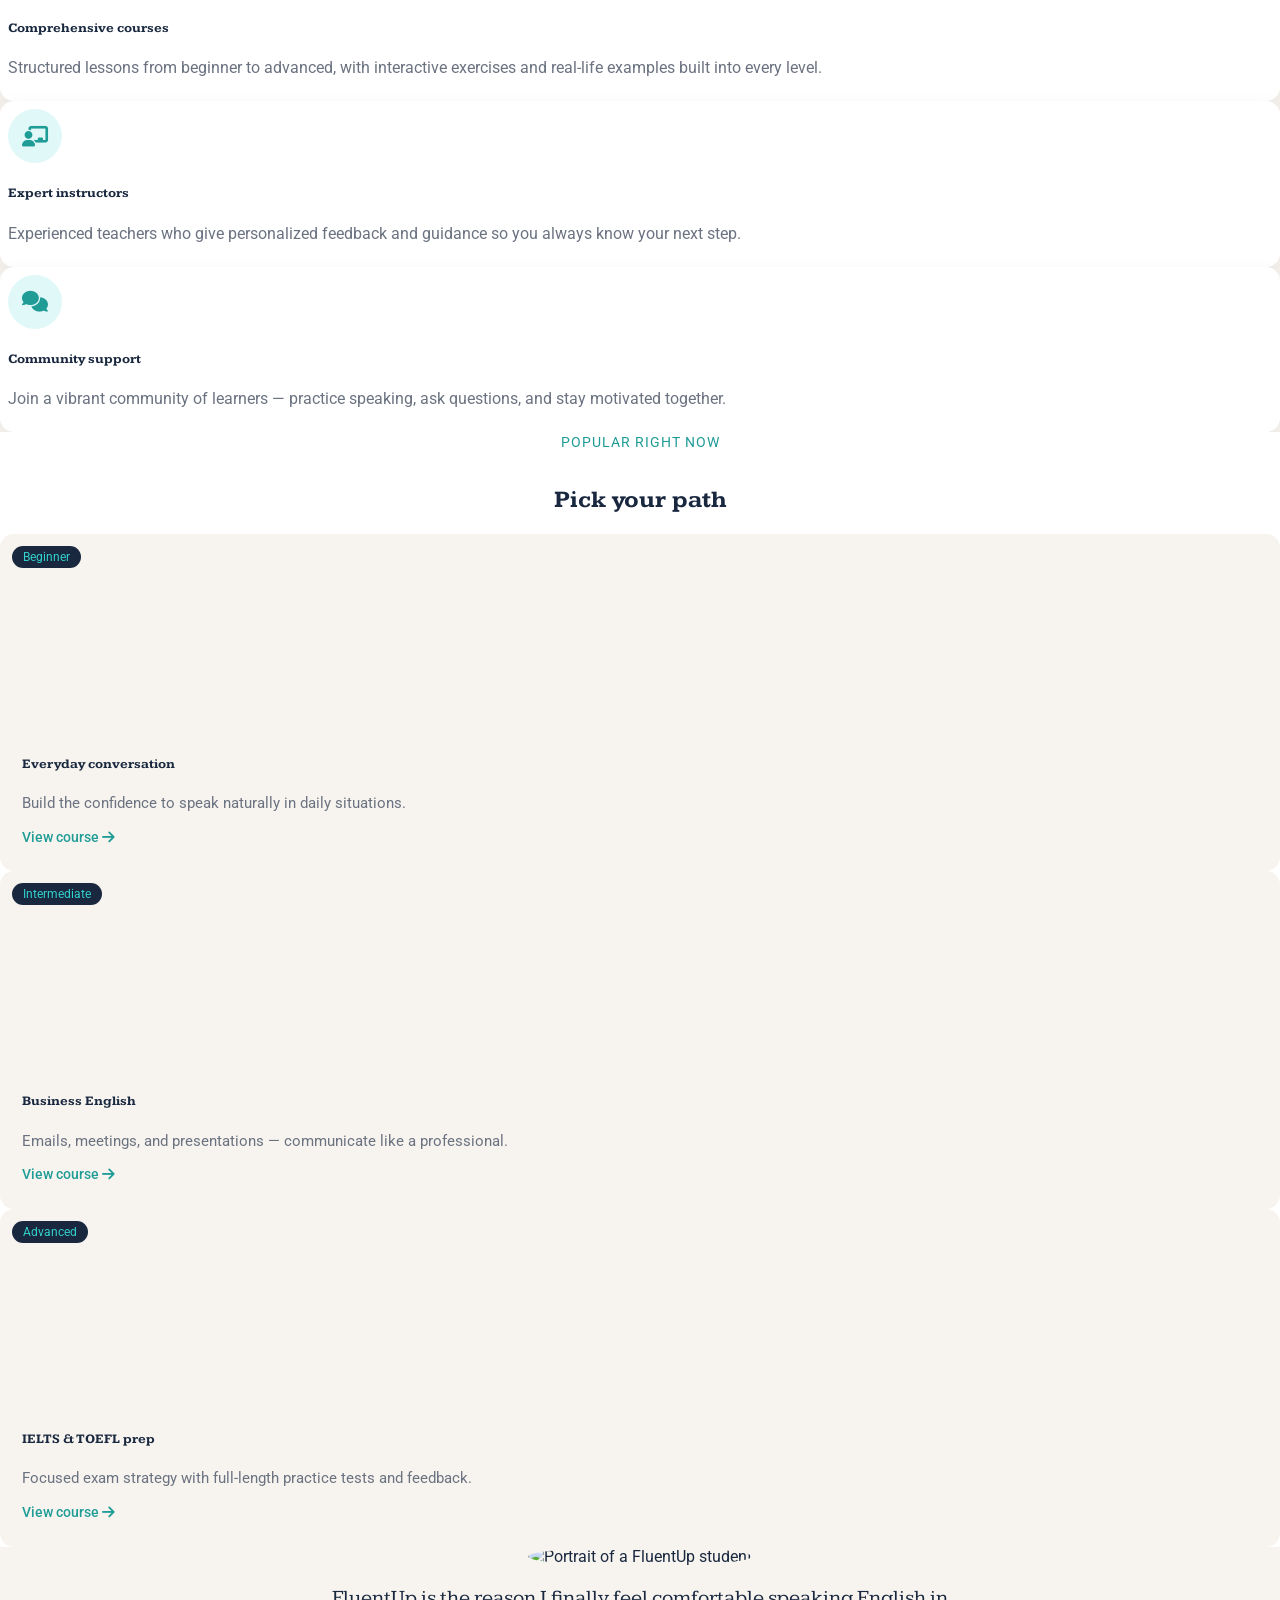
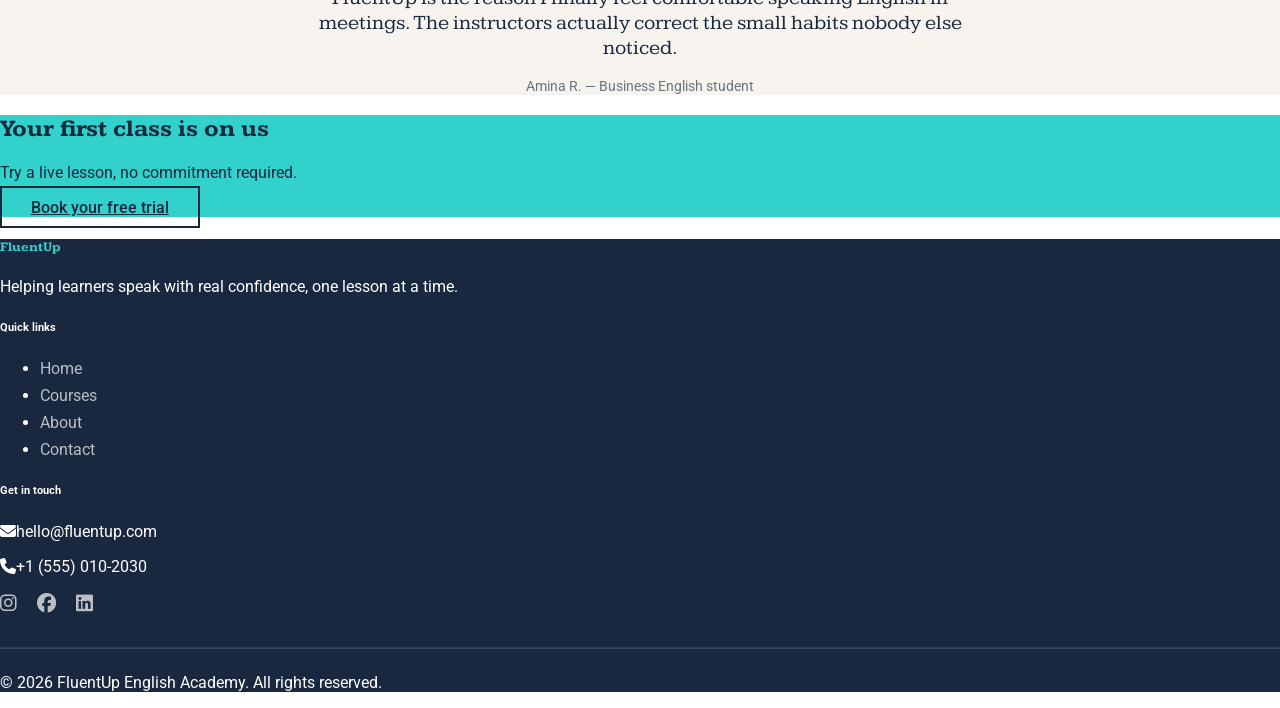
==== commit 9300d291: "Readme file" ====
--- a/index.html
+++ b/index.html
@@ -1,618 +1,254 @@
 <!DOCTYPE html>
 <html lang="en">
 <head>
-<meta charset="UTF-8">
-<meta name="viewport" content="width=device-width, initial-scale=1.0">
-<title>Lexicon Academy — Learn English Like It's Spoken</title>
-<meta name="description" content="Lexicon Academy teaches real, confident English through small classes, native tutors and exam-focused courses.">
-
-<!-- Fonts -->
-<link rel="preconnect" href="https://fonts.googleapis.com">
-<link href="https://fonts.googleapis.com/css2?family=Fraunces:ital,wght@0,500;0,600;0,700;1,600&family=Caveat:wght@600;700&family=Work+Sans:wght@400;500;600;700&display=swap" rel="stylesheet">
-
-<!-- Bootstrap 5 -->
-<link href="https://cdn.jsdelivr.net/npm/bootstrap@5.3.3/dist/css/bootstrap.min.css" rel="stylesheet">
-<!-- Bootstrap Icons -->
-<link href="https://cdn.jsdelivr.net/npm/bootstrap-icons@1.11.3/font/bootstrap-icons.css" rel="stylesheet">
-<!-- Custom -->
-<link href="css/style.css" rel="stylesheet">
+    <meta charset="UTF-8">
+    <meta name="viewport" content="width=device-width, initial-scale=1.0">
+    <title>FluentUp — English Language Academy</title>
+    <link rel="stylesheet" href="css/bootstrap.min.css">
+    <link rel="stylesheet" href="https://cdnjs.cloudflare.com/ajax/libs/font-awesome/6.5.2/css/all.min.css" crossorigin="anonymous" referrerpolicy="no-referrer">
+    <link rel="stylesheet" href="css/style.css">
+    <link rel="preconnect" href="https://fonts.googleapis.com">
+    <link rel="preconnect" href="https://fonts.gstatic.com" crossorigin>
+    <link href="https://fonts.googleapis.com/css2?family=Kameron:wght@400..700&family=Roboto:ital,wght@0,100..900;1,100..900&display=swap" rel="stylesheet">
 </head>
 <body>
 
-<!-- ================= NAVBAR ================= -->
-<nav class="navbar navbar-expand-lg navbar-chalk fixed-top">
-  <div class="container">
-    <a class="navbar-brand" href="index.html">Lexicon<span>Academy</span></a>
-    <button class="navbar-toggler" type="button" data-bs-toggle="collapse" data-bs-target="#mainNav" aria-controls="mainNav" aria-expanded="false" aria-label="Toggle navigation">
-      <span class="navbar-toggler-icon"></span>
-    </button>
-    <div class="collapse navbar-collapse" id="mainNav">
-      <ul class="navbar-nav mx-auto">
-        <li class="nav-item"><a class="nav-link active" href="index.html">Home</a></li>
-        <li class="nav-item"><a class="nav-link" href="about.html">About</a></li>
-        <li class="nav-item dropdown">
-          <a class="nav-link dropdown-toggle" href="#" role="button" data-bs-toggle="dropdown" aria-expanded="false">Courses</a>
-          <ul class="dropdown-menu">
-            <li><a class="dropdown-item" href="services.html">All Courses</a></li>
-            <li><a class="dropdown-item" href="services_details.html">Course Details</a></li>
+  <nav class="navbar navbar-expand-lg sticky-top">
+    <div class="container">
+      <a class="navbar-brand" href="#">FluentUp</a>
+      <button class="navbar-toggler" type="button" data-bs-toggle="collapse" data-bs-target="#navbarSupportedContent" aria-controls="navbarSupportedContent" aria-expanded="false" aria-label="Toggle navigation">
+        <span class="navbar-toggler-icon"></span>
+      </button>
+      <div class="collapse navbar-collapse" id="navbarSupportedContent">
+        <ul class="navbar-nav me-auto mb-2 mb-lg-0">
+          <li class="nav-item">
+            <a class="nav-link p-lg-3 active" aria-current="page" href="#">Home</a>
+          </li>
+          <li class="nav-item">
+            <a class="nav-link p-lg-3" href="about.html">About</a>
+          </li>
+          <li class="nav-item">
+            <a class="nav-link p-lg-3" href="services.html">Services</a>
+          </li>
+          
+          <li class="nav-item">
+            <a class="nav-link p-lg-3" href="contact.html">Contact</a>
+          </li>
+          <li class="nav-item dropdown">
+            <a class="nav-link p-lg-3 dropdown-toggle" href="#" id="navbarDropdown" role="button" data-bs-toggle="dropdown" aria-expanded="false">
+              Courses
+            </a>
+            <ul class="dropdown-menu" aria-labelledby="navbarDropdown">
+              <li><a class="dropdown-item" href="courses.html">All courses</a></li>
+              <li><a class="dropdown-item" href="course-details.html">Course details</a></li>
+              <li><hr class="dropdown-divider"></li>
+              <li><a class="dropdown-item" href="exams.html">Exams</a></li>
+            </ul>
+          </li>
+        </ul>
+        <form class="d-flex" role="search">
+          <input class="form-control me-2" type="search" placeholder="Search" aria-label="Search">
+          <button class="btn btn-outline-success rounded-pill main-btn" type="submit">Login</button>
+        </form>
+      </div>
+    </div>
+  </nav>
+
+  <!-- HERO -->
+  <div class="landing">
+    <div class="container">
+      <div class="row align-items-center">
+        <div class="col-lg-6 hero-text">
+          <span class="eyebrow">English academy · all levels</span>
+          <h1>Speak with real <span class="squiggle">fluency</span>, not just grammar</h1>
+          <p class="fs-6 text-white-50 mb-4">Live classes, expert instructors, and a community built to get you speaking confidently — whether you're prepping for an exam or your next big meeting.</p>
+          <div class="d-flex gap-3 flex-wrap">
+            <a class="btn btn-teal rounded-pill" href="#contact">Book a free trial</a>
+            <a class="btn btn-outline-light rounded-pill" href="#courses">View courses</a>
+          </div>
+        </div>
+        <div class="col-lg-6 hero-visual d-none d-lg-block">
+          <div class="photo-stack">
+            <img src="https://picsum.photos/id/1005/420/500" alt="Student practicing English in a small group class" class="photo photo-back">
+            <img src="https://picsum.photos/id/1074/300/360" alt="Instructor guiding a language lesson" class="photo photo-front">
+            <div class="floating-card">
+              <i class="fas fa-check-circle"></i>
+              <div>
+                <strong>2,400+</strong>
+                <span>students speaking fluently</span>
+              </div>
+            </div>
+          </div>
+        </div>
+      </div>
+    </div>
+  </div>
+
+  <!-- STATS -->
+  <div class="stats-bar">
+    <div class="container">
+      <div class="row text-center">
+        <!--this line means each stat is displayed in a column that takes up 6 out of 12 columns on small screens and 3 out of 12 columns on medium screens and larger -->
+        <div class="col-6 col-md-3 stat">
+          <span class="stat-num">2,400+</span>
+          <span class="stat-label">Active students</span>
+        </div>
+        <div class="col-6 col-md-3 stat">
+          <span class="stat-num">40+</span>
+          <span class="stat-label">Expert instructors</span>
+        </div>
+        <div class="col-6 col-md-3 stat">
+          <span class="stat-num">96%</span>
+          <span class="stat-label">Pass rate on exams</span>
+        </div>
+        <div class="col-6 col-md-3 stat">
+          <span class="stat-num">12</span>
+          <span class="stat-label">Course levels</span>
+        </div>
+      </div>
+    </div>
+  </div>
+
+  <!-- FEATURES -->
+   <!--p-5 means that the space between the features and the surrounding content is 5 units -->
+  <div id="features" class="features text-center p-5">
+    <div class="container">
+      <span class="eyebrow eyebrow-dark">Why FluentUp</span>
+      <h2 class="section-title mb-5">Everything you need to get fluent</h2>
+      <div class="row">
+        <!-- Each feature is displayed in a column that takes up 4 out of 12 columns on large screens and 6 out of 12 columns on medium screens -->
+        <div class="col-lg-4 col-md-6 mb-4">
+          <div class="card feature-card h-100">
+            <div class="card-body">
+              <div class="icon-circle"><i class="fas fa-book"></i></div>
+              <h5 class="card-title">Comprehensive courses</h5>
+              <p class="card-text">Structured lessons from beginner to advanced, with interactive exercises and real-life examples built into every level.</p>
+            </div>
+          </div>
+        </div>
+        <div class="col-lg-4 col-md-6 mb-4">
+          <div class="card feature-card h-100">
+            <div class="card-body">
+              <div class="icon-circle"><i class="fas fa-chalkboard-teacher"></i></div>
+              <h5 class="card-title">Expert instructors</h5>
+              <p class="card-text">Experienced teachers who give personalized feedback and guidance so you always know your next step.</p>
+            </div>
+          </div>
+        </div>
+        <div class="col-lg-4 col-md-6 mb-4">
+          <div class="card feature-card h-100">
+            <div class="card-body">
+              <div class="icon-circle"><i class="fas fa-comments"></i></div>
+              <h5 class="card-title">Community support</h5>
+              <p class="card-text">Join a vibrant community of learners — practice speaking, ask questions, and stay motivated together.</p>
+            </div>
+          </div>
+        </div>
+      </div>
+    </div>
+  </div>
+
+  <!-- COURSES -->
+  <div id="courses" class="courses p-5">
+    <div class="container">
+      <span class="eyebrow eyebrow-dark">Popular right now</span>
+      <h2 class="section-title mb-5">Pick your path</h2>
+      <div class="row">
+        <div class="col-lg-4 mb-4">
+          <div class="course-card">
+            <div class="course-img" style="background-image:url('https://picsum.photos/id/180/400/260')">
+              <span class="badge-level">Beginner</span>
+            </div>
+            <div class="course-body">
+              <h5>Everyday conversation</h5>
+              <p>Build the confidence to speak naturally in daily situations.</p>
+              <!-- This is a link to view the course details. The href="#" means it currently doesn't lead anywhere, but it can be updated to point to the actual course page. -->
+              <a href="#" class="course-link">View course <i class="fas fa-arrow-right"></i></a>
+            </div>
+          </div>
+        </div>
+        <div class="col-lg-4 mb-4">
+          <div class="course-card">
+            <div class="course-img" style="background-image:url('https://picsum.photos/id/60/400/260')">
+              <span class="badge-level">Intermediate</span>
+            </div>
+            <div class="course-body">
+              <h5>Business English</h5>
+              <p>Emails, meetings, and presentations — communicate like a professional.</p>
+              <!-- This is a link to view the course details. The href="#" means it currently doesn't lead anywhere, but it can be updated to point to the actual course page. -->
+              <a href="#" class="course-link">View course <i class="fas fa-arrow-right"></i></a>
+            </div>
+          </div>
+        </div>
+        <div class="col-lg-4 mb-4">
+          <div class="course-card">
+            <div class="course-img" style="background-image:url('https://picsum.photos/id/342/400/260')">
+              <span class="badge-level">Advanced</span>
+            </div>
+            <div class="course-body">
+              <h5>IELTS &amp; TOEFL prep</h5>
+              <p>Focused exam strategy with full-length practice tests and feedback.</p>
+              <!-- This is a link to view the course details. The href="#" means it currently doesn't lead anywhere, but it can be updated to point to the actual course page. -->
+              <a href="#" class="course-link">View course <i class="fas fa-arrow-right"></i></a>
+            </div>
+          </div>
+        </div>
+      </div>
+    </div>
+  </div>
+
+  <!-- TESTIMONIAL -->
+  <div class="testimonial p-5">
+    <div class="container text-center">
+      <img src="https://picsum.photos/id/64/90/90" alt="Portrait of a FluentUp student" class="testimonial-avatar">
+      <p class="testimonial-quote">FluentUp is the reason I finally feel comfortable speaking English in meetings. The instructors actually correct the small habits nobody else noticed.</p>
+      <span class="testimonial-name">Amina R. — Business English student</span>
+    </div>
+  </div>
+
+  <!-- CTA -->
+  <div class="cta text-center p-5">
+    <div class="container">
+      <h2 class="mb-3">Your first class is on us</h2>
+      <p class="mb-4">Try a live lesson, no commitment required.</p>
+      <a href="contact.html" class="btn btn-dark-outline rounded-pill">Book your free trial</a>
+    </div>
+  </div>
+
+  <!-- FOOTER -->
+  <footer id="contact" class="footer p-5">
+    <div class="container">
+      <div class="row">
+        <div class="col-md-4 mb-4">
+          <h5 class="footer-brand">FluentUp</h5>
+          <p class="text-white-50">Helping learners speak with real confidence, one lesson at a time.</p>
+        </div>
+        <div class="col-md-4 mb-4">
+          <h6>Quick links</h6>
+          <ul class="list-unstyled footer-links">
+            <li><a href="#">Home</a></li>
+            <li><a href="#courses">Courses</a></li>
+            <li><a href="#about">About</a></li>
+            <li><a href="#">Contact</a></li>
           </ul>
-        </li>
-        <li class="nav-item dropdown">
-          <a class="nav-link dropdown-toggle" href="#" role="button" data-bs-toggle="dropdown" aria-expanded="false">Gallery</a>
-          <ul class="dropdown-menu">
-            <li><a class="dropdown-item" href="portfolio.html">Student Stories</a></li>
-            <li><a class="dropdown-item" href="album.html">Photo Album</a></li>
-          </ul>
-        </li>
-        <li class="nav-item dropdown">
-          <a class="nav-link dropdown-toggle" href="#" role="button" data-bs-toggle="dropdown" aria-expanded="false">Blog</a>
-          <ul class="dropdown-menu">
-            <li><a class="dropdown-item" href="blog.html">All Posts</a></li>
-            <li><a class="dropdown-item" href="blog_details.html">Latest Post</a></li>
-          </ul>
-        </li>
-        <li class="nav-item"><a class="nav-link" href="contact.html">Contact</a></li>
-      </ul>
-      <button class="btn btn-book-nav" data-bs-toggle="modal" data-bs-target="#trialModal">Book Free Trial</button>
-    </div>
-  </div>
-</nav>
-
-<!-- ================= HERO CAROUSEL ================= -->
-<header class="container pt-4 pt-lg-5">
-  <div class="board-frame reveal is-visible">
-    <div id="heroCarousel" class="carousel slide board" data-bs-ride="carousel" data-bs-interval="6000">
-
-      <div class="carousel-indicators carousel-indicators-chalk position-absolute" style="bottom:14px;">
-        <button type="button" data-bs-target="#heroCarousel" data-bs-slide-to="0" class="active" aria-current="true" aria-label="Slide 1"></button>
-        <button type="button" data-bs-target="#heroCarousel" data-bs-slide-to="1" aria-label="Slide 2"></button>
-        <button type="button" data-bs-target="#heroCarousel" data-bs-slide-to="2" aria-label="Slide 3"></button>
-      </div>
-
-      <div class="carousel-inner">
-
-        <!-- Slide 1 -->
-        <div class="carousel-item active">
-          <div class="carousel-caption-full text-start">
-            <div class="row align-items-center">
-              <div class="col-lg-8">
-                <span class="eyebrow">lesson one —</span>
-                <h1 class="display-4 fw-semibold text-white mb-4">
-                  Learn English like it's
-                  <span class="chalk-underline">spoken<svg viewBox="0 0 200 20" preserveAspectRatio="none"><path d="M2,14 Q50,2 100,12 T198,10" fill="none" stroke="#E8C547" stroke-width="4" stroke-linecap="round"/></svg></span>,
-                  not just spelled.
-                </h1>
-                <p class="fs-5 mb-4" style="color:rgba(243,241,231,0.85); max-width:38rem;">
-                  Small classes, native-level tutors, and courses built around real conversation — from your first "hello" to your IELTS band score.
-                </p>
-                <div class="d-flex flex-wrap gap-3">
-                  <button class="btn btn-chalk" data-bs-toggle="modal" data-bs-target="#trialModal">
-                    <i class="bi bi-mortarboard me-2"></i>Book a Free Trial Class
-                  </button>
-                  <a href="services.html" class="btn btn-outline-chalk">Explore Courses</a>
-                </div>
-              </div>
-            </div>
-            <div class="sticky-note note-1 d-none d-lg-block" style="top:8%; right:6%;">98% pass rate ✓</div>
-            <div class="sticky-note note-2 d-none d-lg-block" style="top:58%; right:10%;">try again →</div>
-          </div>
-        </div>
-
-        <!-- Slide 2 -->
-        <div class="carousel-item">
-          <div class="carousel-caption-full text-start">
-            <div class="row align-items-center">
-              <div class="col-lg-8">
-                <span class="eyebrow">lesson two —</span>
-                <h1 class="display-4 fw-semibold text-white mb-4">
-                  Every mistake is
-                  <span class="chalk-underline" style="color:var(--chalk-coral);">just a draft<svg viewBox="0 0 200 20" preserveAspectRatio="none"><path d="M2,14 Q50,2 100,12 T198,10" fill="none" stroke="#E8654A" stroke-width="4" stroke-linecap="round"/></svg></span>.
-                </h1>
-                <p class="fs-5 mb-4" style="color:rgba(243,241,231,0.85); max-width:38rem;">
-                  Our tutors correct with encouragement, not red ink. You'll speak from day one — fluency comes from doing, not memorizing rules.
-                </p>
-                <div class="d-flex flex-wrap gap-3">
-                  <button class="btn btn-chalk" data-bs-toggle="modal" data-bs-target="#trialModal">
-                    <i class="bi bi-chat-dots me-2"></i>Try a Conversation Class
-                  </button>
-                  <a href="about.html" class="btn btn-outline-chalk">Meet Our Method</a>
-                </div>
-              </div>
-            </div>
-            <div class="sticky-note note-3 d-none d-lg-block" style="top:12%; right:8%;">nice try!</div>
-          </div>
-        </div>
-
-        <!-- Slide 3 -->
-        <div class="carousel-item">
-          <div class="carousel-caption-full text-start">
-            <div class="row align-items-center">
-              <div class="col-lg-8">
-                <span class="eyebrow">lesson three —</span>
-                <h1 class="display-4 fw-semibold text-white mb-4">
-                  Ready for
-                  <span class="chalk-underline">IELTS &amp; TOEFL<svg viewBox="0 0 200 20" preserveAspectRatio="none"><path d="M2,14 Q50,2 100,12 T198,10" fill="none" stroke="#E8C547" stroke-width="4" stroke-linecap="round"/></svg></span>?
-                </h1>
-                <p class="fs-5 mb-4" style="color:rgba(243,241,231,0.85); max-width:38rem;">
-                  Structured exam prep with weekly mock tests, examiner-style feedback, and a study plan built around your target score.
-                </p>
-                <div class="d-flex flex-wrap gap-3">
-                  <a href="services_details.html" class="btn btn-chalk"><i class="bi bi-award me-2"></i>See Exam Courses</a>
-                  <a href="contact.html" class="btn btn-outline-chalk">Talk to an Advisor</a>
-                </div>
-              </div>
-            </div>
-          </div>
-        </div>
-
-      </div>
-
-      <button class="carousel-control-prev" type="button" data-bs-target="#heroCarousel" data-bs-slide="prev">
-        <span class="carousel-control-prev-icon" aria-hidden="true"></span>
-        <span class="visually-hidden">Previous</span>
-      </button>
-      <button class="carousel-control-next" type="button" data-bs-target="#heroCarousel" data-bs-slide="next">
-        <span class="carousel-control-next-icon" aria-hidden="true"></span>
-        <span class="visually-hidden">Next</span>
-      </button>
-    </div>
-  </div>
-</header>
-
-<!-- ================= STATS STRIP ================= -->
-<section class="section-pad pb-4">
-  <div class="container">
-    <div class="row g-4 text-center reveal">
-      <div class="col-6 col-lg-3">
-        <div class="stat-num"><span data-count="12400" data-suffix="+">0</span></div>
-        <p class="text-uppercase small fw-semibold" style="letter-spacing:.05em; color:var(--chalk-slate);">Students Taught</p>
-      </div>
-      <div class="col-6 col-lg-3">
-        <div class="stat-num"><span data-count="35">0</span></div>
-        <p class="text-uppercase small fw-semibold" style="letter-spacing:.05em; color:var(--chalk-slate);">Expert Tutors</p>
-      </div>
-      <div class="col-6 col-lg-3">
-        <div class="stat-num"><span data-count="98" data-suffix="%">0</span></div>
-        <p class="text-uppercase small fw-semibold" style="letter-spacing:.05em; color:var(--chalk-slate);">Exam Pass Rate</p>
-      </div>
-      <div class="col-6 col-lg-3">
-        <div class="stat-num"><span data-count="6">0</span></div>
-        <p class="text-uppercase small fw-semibold" style="letter-spacing:.05em; color:var(--chalk-slate);">Course Levels</p>
-      </div>
-    </div>
-  </div>
-</section>
-
-<!-- ================= COURSES ================= -->
-<section class="section-pad pt-3" id="courses">
-  <div class="container">
-    <div class="row mb-5 reveal">
-      <div class="col-lg-7">
-        <span class="eyebrow">what we teach —</span>
-        <h2 class="fw-semibold">A course for every stage of English</h2>
-        <p class="text-muted">From your first sentence to your exam certificate, pick the track that matches where you are — and where you're headed.</p>
-      </div>
-    </div>
-
-    <div class="row g-4">
-      <div class="col-md-6 col-lg-4 reveal">
-        <div class="card card-course p-4">
-          <div class="card-course-icon mb-3"><i class="bi bi-alphabet-uppercase"></i></div>
-          <span class="card-tag mb-2">Levels A1–A2</span>
-          <h5 class="fw-semibold mt-2">Foundations</h5>
-          <p class="text-muted mb-3">Build real vocabulary and grammar instincts from scratch, with zero pressure and lots of speaking practice.</p>
-          <a href="services_details.html" class="fw-semibold text-decoration-none" style="color:var(--chalk-coral);">Learn more <i class="bi bi-arrow-right"></i></a>
-        </div>
-      </div>
-      <div class="col-md-6 col-lg-4 reveal">
-        <div class="card card-course p-4">
-          <div class="card-course-icon mb-3"><i class="bi bi-chat-square-text"></i></div>
-          <span class="card-tag mb-2">Levels B1–B2</span>
-          <h5 class="fw-semibold mt-2">Fluency Builder</h5>
-          <p class="text-muted mb-3">Move from "correct" to "natural." Idioms, pacing, and confidence in everyday and workplace conversations.</p>
-          <a href="services_details.html" class="fw-semibold text-decoration-none" style="color:var(--chalk-coral);">Learn more <i class="bi bi-arrow-right"></i></a>
-        </div>
-      </div>
-      <div class="col-md-6 col-lg-4 reveal">
-        <div class="card card-course p-4">
-          <div class="card-course-icon mb-3"><i class="bi bi-award"></i></div>
-          <span class="card-tag mb-2">IELTS / TOEFL</span>
-          <h5 class="fw-semibold mt-2">Exam Mastery</h5>
-          <p class="text-muted mb-3">Timed mock tests, examiner-style feedback, and a personal score-improvement plan.</p>
-          <a href="services_details.html" class="fw-semibold text-decoration-none" style="color:var(--chalk-coral);">Learn more <i class="bi bi-arrow-right"></i></a>
-        </div>
-      </div>
-      <div class="col-md-6 col-lg-4 reveal">
-        <div class="card card-course p-4">
-          <div class="card-course-icon mb-3"><i class="bi bi-briefcase"></i></div>
-          <span class="card-tag mb-2">Professionals</span>
-          <h5 class="fw-semibold mt-2">Business English</h5>
-          <p class="text-muted mb-3">Emails, meetings, negotiations and presentations — English built for the office, not the textbook.</p>
-          <a href="services_details.html" class="fw-semibold text-decoration-none" style="color:var(--chalk-coral);">Learn more <i class="bi bi-arrow-right"></i></a>
-        </div>
-      </div>
-      <div class="col-md-6 col-lg-4 reveal">
-        <div class="card card-course p-4">
-          <div class="card-course-icon mb-3"><i class="bi bi-stars"></i></div>
-          <span class="card-tag mb-2">Ages 7–14</span>
-          <h5 class="fw-semibold mt-2">Kids Club</h5>
-          <p class="text-muted mb-3">Games, songs and stories that build a love of English early — taught by tutors trained for young learners.</p>
-          <a href="services_details.html" class="fw-semibold text-decoration-none" style="color:var(--chalk-coral);">Learn more <i class="bi bi-arrow-right"></i></a>
-        </div>
-      </div>
-      <div class="col-md-6 col-lg-4 reveal">
-        <div class="card card-course p-4">
-          <div class="card-course-icon mb-3"><i class="bi bi-people"></i></div>
-          <span class="card-tag mb-2">Drop-in</span>
-          <h5 class="fw-semibold mt-2">Conversation Club</h5>
-          <p class="text-muted mb-3">Weekly themed discussion groups — the low-pressure way to practice speaking with other learners.</p>
-          <a href="services_details.html" class="fw-semibold text-decoration-none" style="color:var(--chalk-coral);">Learn more <i class="bi bi-arrow-right"></i></a>
-        </div>
-      </div>
-    </div>
-  </div>
-</section>
-
-<!-- ================= HOW IT WORKS ================= -->
-<section class="section-pad bg-soft">
-  <div class="container">
-    <div class="row mb-5 reveal">
-      <div class="col-lg-7">
-        <span class="eyebrow">the path —</span>
-        <h2 class="fw-semibold">How a term at Lexicon works</h2>
-      </div>
-    </div>
-    <div class="row g-4 reveal position-relative">
-      <div class="timeline-line d-none d-md-block"></div>
-      <div class="col-6 col-md-3 timeline-step">
-        <div class="timeline-num bg-soft" style="position:relative; z-index:1;">01</div>
-        <h6 class="fw-semibold mt-2">Assess</h6>
-        <p class="text-muted small">A free placement chat pinpoints your exact level — no guesswork.</p>
-      </div>
-      <div class="col-6 col-md-3 timeline-step">
-        <div class="timeline-num bg-soft" style="position:relative; z-index:1;">02</div>
-        <h6 class="fw-semibold mt-2">Learn</h6>
-        <p class="text-muted small">Small-group or 1:1 classes matched to your level and goals.</p>
-      </div>
-      <div class="col-6 col-md-3 timeline-step">
-        <div class="timeline-num bg-soft" style="position:relative; z-index:1;">03</div>
-        <h6 class="fw-semibold mt-2">Practice</h6>
-        <p class="text-muted small">Conversation Club and speaking labs turn lessons into habits.</p>
-      </div>
-      <div class="col-6 col-md-3 timeline-step">
-        <div class="timeline-num bg-soft" style="position:relative; z-index:1;">04</div>
-        <h6 class="fw-semibold mt-2">Certify</h6>
-        <p class="text-muted small">Sit your exam or graduate the term with a progress report.</p>
-      </div>
-    </div>
-  </div>
-</section>
-
-<!-- ================= ABOUT SNIPPET ================= -->
-<section class="section-pad">
-  <div class="container">
-    <div class="row align-items-center g-5">
-      <div class="col-lg-6 reveal">
-        <div class="board-frame">
-          <div class="board d-flex align-items-center justify-content-center" style="min-height:360px;">
-            <div class="text-center px-4">
-              <i class="bi bi-quote" style="font-size:2.5rem; color:var(--chalk-yellow);"></i>
-              <p class="font-hand fs-3 text-white mb-0">"Confidence first,<br>grammar follows."</p>
-              <p class="small mt-2" style="color:rgba(243,241,231,0.6);">— Lexicon Academy teaching philosophy</p>
-            </div>
-          </div>
-        </div>
-      </div>
-      <div class="col-lg-6 reveal">
-        <span class="eyebrow">who we are —</span>
-        <h2 class="fw-semibold mb-3">Founded by teachers who got tired of textbooks that don't talk back</h2>
-        <p class="text-muted">Lexicon Academy started in 2015 with three tutors and one classroom. Today we're a full academy — but the idea hasn't changed: English is a spoken skill first, and it's best learned in conversation, not silence.</p>
-        <div class="row g-3 my-3">
-          <div class="col-sm-6 d-flex align-items-start gap-2">
-            <i class="bi bi-check-circle-fill" style="color:var(--chalk-coral);"></i>
-            <span class="small">Native &amp; bilingual tutors</span>
-          </div>
-          <div class="col-sm-6 d-flex align-items-start gap-2">
-            <i class="bi bi-check-circle-fill" style="color:var(--chalk-coral);"></i>
-            <span class="small">Max 8 students per class</span>
-          </div>
-          <div class="col-sm-6 d-flex align-items-start gap-2">
-            <i class="bi bi-check-circle-fill" style="color:var(--chalk-coral);"></i>
-            <span class="small">In-person &amp; online options</span>
-          </div>
-          <div class="col-sm-6 d-flex align-items-start gap-2">
-            <i class="bi bi-check-circle-fill" style="color:var(--chalk-coral);"></i>
-            <span class="small">Flexible monthly enrollment</span>
-          </div>
-        </div>
-        <a href="about.html" class="btn btn-chalk mt-2" style="background:var(--chalk-green); color:var(--chalk-white);">Read Our Story</a>
-      </div>
-    </div>
-  </div>
-</section>
-
-<!-- ================= TESTIMONIALS ================= -->
-<section class="section-pad bg-board">
-  <div class="container">
-    <div class="row mb-5 reveal">
-      <div class="col-lg-7">
-        <span class="eyebrow" style="color:var(--chalk-yellow);">in their words —</span>
-        <h2 class="fw-semibold text-white">Students who found their voice</h2>
-      </div>
-    </div>
-    <div class="row g-4">
-      <div class="col-md-6 col-lg-4 reveal">
-        <div class="quote-card">
-          <span class="quote-mark">"</span>
-          <p class="mb-4">I went from avoiding phone calls to leading meetings in English within eight months. The tutors actually listen.</p>
-          <div class="d-flex align-items-center gap-2">
-            <div class="avatar-initials">MA</div>
-            <div>
-              <div class="fw-semibold small">Mira A.</div>
-              <div class="text-muted small">Business English</div>
-            </div>
-          </div>
-        </div>
-      </div>
-      <div class="col-md-6 col-lg-4 reveal">
-        <div class="quote-card">
-          <span class="quote-mark">"</span>
-          <p class="mb-4">Scored a 7.5 on IELTS after six weeks of exam prep. The mock tests felt harder than the real thing — in a good way.</p>
-          <div class="d-flex align-items-center gap-2">
-            <div class="avatar-initials">YK</div>
-            <div>
-              <div class="fw-semibold small">Youssef K.</div>
-              <div class="text-muted small">Exam Mastery</div>
-            </div>
-          </div>
-        </div>
-      </div>
-      <div class="col-md-6 col-lg-4 reveal">
-        <div class="quote-card">
-          <span class="quote-mark">"</span>
-          <p class="mb-4">My daughter asks to go to English class. That alone tells you everything about how they teach kids here.</p>
-          <div class="d-flex align-items-center gap-2">
-            <div class="avatar-initials">LR</div>
-            <div>
-              <div class="fw-semibold small">Lina R.</div>
-              <div class="text-muted small">Parent, Kids Club</div>
-            </div>
-          </div>
-        </div>
-      </div>
-    </div>
-  </div>
-</section>
-
-<!-- ================= BLOG PREVIEW ================= -->
-<section class="section-pad">
-  <div class="container">
-    <div class="row mb-5 reveal">
-      <div class="col-lg-7">
-        <span class="eyebrow">from the notebook —</span>
-        <h2 class="fw-semibold">Tips, notes &amp; stories from the classroom</h2>
-      </div>
-    </div>
-    <div class="row g-4">
-      <div class="col-md-4 reveal">
-        <div class="card card-course overflow-hidden">
-          <div class="blog-thumb bg-board"><i class="bi bi-mic"></i></div>
-          <div class="p-4">
-            <span class="text-muted small">Speaking · 5 min read</span>
-            <h5 class="fw-semibold mt-1">5 Ways to Practice Speaking Alone</h5>
-            <a href="blog_details.html" class="fw-semibold text-decoration-none" style="color:var(--chalk-coral);">Read post <i class="bi bi-arrow-right"></i></a>
-          </div>
-        </div>
-      </div>
-      <div class="col-md-4 reveal">
-        <div class="card card-course overflow-hidden">
-          <div class="blog-thumb" style="background:var(--chalk-coral);"><i class="bi bi-journal-text"></i></div>
-          <div class="p-4">
-            <span class="text-muted small">Exams · 7 min read</span>
-            <h5 class="fw-semibold mt-1">IELTS Writing: The Band 7 Checklist</h5>
-            <a href="blog_details.html" class="fw-semibold text-decoration-none" style="color:var(--chalk-coral);">Read post <i class="bi bi-arrow-right"></i></a>
-          </div>
-        </div>
-      </div>
-      <div class="col-md-4 reveal">
-        <div class="card card-course overflow-hidden">
-          <div class="blog-thumb" style="background:var(--chalk-slate);"><i class="bi bi-emoji-smile"></i></div>
-          <div class="p-4">
-            <span class="text-muted small">Kids · 4 min read</span>
-            <h5 class="fw-semibold mt-1">Making English Fun for Young Learners</h5>
-            <a href="blog_details.html" class="fw-semibold text-decoration-none" style="color:var(--chalk-coral);">Read post <i class="bi bi-arrow-right"></i></a>
-          </div>
-        </div>
-      </div>
-    </div>
-    <div class="text-center mt-5 reveal">
-      <a href="blog.html" class="btn btn-outline-chalk" style="border-color:var(--chalk-green); color:var(--chalk-green);">View All Posts</a>
-    </div>
-  </div>
-</section>
-
-<!-- ================= FAQ ACCORDION ================= -->
-<section class="section-pad bg-soft" id="faq">
-  <div class="container">
-    <div class="row">
-      <div class="col-lg-7 mb-5 reveal">
-        <span class="eyebrow">before you enroll —</span>
-        <h2 class="fw-semibold">Frequently asked questions</h2>
-      </div>
-    </div>
-    <div class="row">
-      <div class="col-lg-9 reveal">
-        <div class="accordion accordion-chalk" id="faqAccordion">
-          <div class="accordion-item">
-            <h2 class="accordion-header">
-              <button class="accordion-button" type="button" data-bs-toggle="collapse" data-bs-target="#faq1">
-                Do I need to take a placement test first?
-              </button>
-            </h2>
-            <div id="faq1" class="accordion-collapse collapse show" data-bs-parent="#faqAccordion">
-              <div class="accordion-body">Yes — a short, free 20-minute placement chat with a tutor. It's conversational, not stressful, and makes sure you're placed in the right level from day one.</div>
-            </div>
-          </div>
-          <div class="accordion-item">
-            <h2 class="accordion-header">
-              <button class="accordion-button collapsed" type="button" data-bs-toggle="collapse" data-bs-target="#faq2">
-                How big are the classes?
-              </button>
-            </h2>
-            <div id="faq2" class="accordion-collapse collapse" data-bs-parent="#faqAccordion">
-              <div class="accordion-body">Group classes are capped at 8 students. We also offer 1:1 sessions for learners who want a fully personalized pace.</div>
-            </div>
-          </div>
-          <div class="accordion-item">
-            <h2 class="accordion-header">
-              <button class="accordion-button collapsed" type="button" data-bs-toggle="collapse" data-bs-target="#faq3">
-                What's your refund policy if I need to cancel?
-              </button>
-            </h2>
-            <div id="faq3" class="accordion-collapse collapse" data-bs-parent="#faqAccordion">
-              <div class="accordion-body">You can cancel up to 7 days before a term starts for a full refund. Full details are on our <a href="return_policy.html">Return Policy</a> page.</div>
-            </div>
-          </div>
-          <div class="accordion-item">
-            <h2 class="accordion-header">
-              <button class="accordion-button collapsed" type="button" data-bs-toggle="collapse" data-bs-target="#faq4">
-                Can I switch between online and in-person classes?
-              </button>
-            </h2>
-            <div id="faq4" class="accordion-collapse collapse" data-bs-parent="#faqAccordion">
-              <div class="accordion-body">Yes, most courses run in hybrid mode, so you can switch week to week depending on your schedule.</div>
-            </div>
-          </div>
-          <div class="accordion-item">
-            <h2 class="accordion-header">
-              <button class="accordion-button collapsed" type="button" data-bs-toggle="collapse" data-bs-target="#faq5">
-                Do you issue a certificate at the end of a term?
-              </button>
-            </h2>
-            <div id="faq5" class="accordion-collapse collapse" data-bs-parent="#faqAccordion">
-              <div class="accordion-body">Yes — every student receives a progress report and a certificate of completion, plus an official score report for exam-prep courses.</div>
-            </div>
-          </div>
-        </div>
-      </div>
-    </div>
-  </div>
-</section>
-
-<!-- ================= CTA BANNER ================= -->
-<section class="section-pad">
-  <div class="container">
-    <div class="cta-banner p-5 p-lg-5 reveal">
-      <div class="row align-items-center">
-        <div class="col-lg-8">
-          <span class="eyebrow" style="color:var(--chalk-yellow);">last lesson —</span>
-          <h2 class="fw-semibold text-white mb-2">Your first class is on us.</h2>
-          <p class="mb-lg-0" style="color:rgba(243,241,231,0.8);">No commitment, no pressure — just a real class, with a real tutor, so you know exactly what you're signing up for.</p>
-        </div>
-        <div class="col-lg-4 text-lg-end mt-4 mt-lg-0">
-          <button class="btn btn-chalk" data-bs-toggle="modal" data-bs-target="#trialModal">Book Free Trial Class</button>
-        </div>
-      </div>
-    </div>
-  </div>
-</section>
-
-<!-- ================= FOOTER ================= -->
-<footer class="site-footer pt-5 pb-4">
-  <div class="container">
-    <div class="row g-4">
-      <div class="col-lg-4">
-        <div class="footer-brand mb-2">Lexicon Academy</div>
-        <p class="small">Real English, taught by people who actually talk to you. In-person in the city center, and online everywhere else.</p>
-        <div class="d-flex gap-2 mt-3">
-          <a href="#" class="social-icon" data-bs-toggle="tooltip" title="Facebook"><i class="bi bi-facebook"></i></a>
-          <a href="#" class="social-icon" data-bs-toggle="tooltip" title="Instagram"><i class="bi bi-instagram"></i></a>
-          <a href="#" class="social-icon" data-bs-toggle="tooltip" title="YouTube"><i class="bi bi-youtube"></i></a>
-          <a href="#" class="social-icon" data-bs-toggle="tooltip" title="LinkedIn"><i class="bi bi-linkedin"></i></a>
-        </div>
-      </div>
-      <div class="col-6 col-lg-2">
-        <h6 class="text-white mb-3">Explore</h6>
-        <ul class="list-unstyled small d-flex flex-column gap-2">
-          <li><a href="about.html">About</a></li>
-          <li><a href="services.html">Courses</a></li>
-          <li><a href="portfolio.html">Student Stories</a></li>
-          <li><a href="blog.html">Blog</a></li>
-        </ul>
-      </div>
-      <div class="col-6 col-lg-2">
-        <h6 class="text-white mb-3">Legal</h6>
-        <ul class="list-unstyled small d-flex flex-column gap-2">
-          <li><a href="privacy_policy.html">Privacy Policy</a></li>
-          <li><a href="return_policy.html">Return Policy</a></li>
-          <li><a href="terms.html">Terms &amp; Conditions</a></li>
-        </ul>
-      </div>
-      <div class="col-lg-4">
-        <h6 class="text-white mb-3">Stay in the loop</h6>
-        <p class="small">One email a month — new courses, study tips, no spam.</p>
-        <form class="d-flex gap-2" onsubmit="return false;">
-          <input type="email" class="form-control form-control-chalk" placeholder="you@email.com" aria-label="Email for newsletter">
-          <button class="btn btn-chalk flex-shrink-0" type="submit">Join</button>
-        </form>
-      </div>
-    </div>
-    <hr class="my-4" style="border-color:rgba(243,241,231,0.15);">
-    <div class="d-flex flex-column flex-md-row justify-content-between small">
-      <span>&copy; 2026 Lexicon Academy. All rights reserved.</span>
-      <span>123 Grammar Street, Nablus</span>
-    </div>
-  </div>
-</footer>
-
-<!-- ================= TRIAL BOOKING MODAL ================= -->
-<div class="modal fade" id="trialModal" tabindex="-1" aria-labelledby="trialModalLabel" aria-hidden="true">
-  <div class="modal-dialog modal-dialog-centered">
-    <div class="modal-content" style="background:var(--chalk-green); color:var(--chalk-white); border:1px solid var(--chalk-slate);">
-      <div class="modal-header" style="border-color:var(--chalk-slate);">
-        <h5 class="modal-title font-display" id="trialModalLabel">Book Your Free Trial Class</h5>
-        <button type="button" class="btn-close btn-close-white" data-bs-dismiss="modal" aria-label="Close"></button>
-      </div>
-      <div class="modal-body">
-        <form class="needs-validation" novalidate>
-          <div class="mb-3">
-            <label class="form-label small">Full name</label>
-            <input type="text" class="form-control form-control-chalk" required>
-            <div class="invalid-feedback">Please tell us your name.</div>
-          </div>
-          <div class="mb-3">
-            <label class="form-label small">Email address</label>
-            <input type="email" class="form-control form-control-chalk" required>
-            <div class="invalid-feedback">A valid email helps us confirm your class.</div>
-          </div>
-          <div class="mb-3">
-            <label class="form-label small">Course of interest</label>
-            <select class="form-select form-select-chalk" required>
-              <option value="" selected disabled>Choose a course...</option>
-              <option>Foundations (A1–A2)</option>
-              <option>Fluency Builder (B1–B2)</option>
-              <option>Exam Mastery (IELTS/TOEFL)</option>
-              <option>Business English</option>
-              <option>Kids Club</option>
-              <option>Conversation Club</option>
-            </select>
-            <div class="invalid-feedback">Please pick a course.</div>
-          </div>
-          <div class="alert alert-success d-none form-success-msg mb-3 py-2">
-            Thanks! We'll email you within 24 hours to schedule your class.
-          </div>
-          <button type="submit" class="btn btn-chalk w-100">Request My Free Class</button>
-        </form>
-      </div>
-    </div>
-  </div>
-</div>
-
-<!-- Back to top -->
-<button id="backToTop" aria-label="Back to top"><i class="bi bi-arrow-up"></i></button>
-
-<!-- Bootstrap JS -->
-<script src="https://cdn.jsdelivr.net/npm/bootstrap@5.3.3/dist/js/bootstrap.bundle.min.js"></script>
-<script src="js/script.js"></script>
+        </div>
+        <div class="col-md-4 mb-4">
+          <h6>Get in touch</h6>
+          <p class="text-white-50 mb-1"><i class="fas fa-envelope me-2"></i>hello@fluentup.com</p>
+          <p class="text-white-50"><i class="fas fa-phone me-2"></i>+1 (555) 010-2030</p>
+          <div class="social-icons mt-3">
+            <a href="#"><i class="fab fa-instagram"></i></a>
+            <a href="#"><i class="fab fa-facebook"></i></a>
+            <a href="#"><i class="fab fa-linkedin"></i></a>
+          </div>
+        </div>
+      </div>
+      <hr class="footer-divider">
+      <p class="text-center text-white-50 small mb-0">© 2026 FluentUp English Academy. All rights reserved.</p>
+    </div>
+  </footer>
+
+  <script src="js/bootstrap.bundle.min.js"></script>
+  <script src="js/all.min.js"></script>
 </body>
 </html>
--- a/css/style.css
+++ b/css/style.css
@@ -1,396 +1,876 @@
-/* ==========================================================================
-   Lexicon Academy — shared stylesheet
-   Chalkboard classroom design system
-   ========================================================================== */
-
 :root {
-  --chalk-green: #1E2B24;
-  --chalk-green-soft: #28392F;
-  --chalk-green-softer: #324439;
-  --chalk-white: #F3F1E7;
-  --chalk-yellow: #E8C547;
-  --chalk-coral: #E8654A;
-  --chalk-slate: #4A5D53;
-  --wood: #6B4A34;
-  --wood-dark: #4E3526;
-
-  --font-display: 'Fraunces', Georgia, serif;
-  --font-hand: 'Caveat', cursive;
-  --font-body: 'Work Sans', -apple-system, BlinkMacSystemFont, sans-serif;
-
-  --radius: 10px;
-}
-
-* { box-sizing: border-box; }
-
-html { scroll-behavior: smooth; }
-
-@media (prefers-reduced-motion: reduce) {
-  html { scroll-behavior: auto; }
-  *, *::before, *::after { animation-duration: 0.01ms !important; transition-duration: 0.01ms !important; }
+    --dark-color: #19283f;
+    --green-color: #33d1cc;
+    --cream-color: #f7f4ef;
+    --coral-color: #ff8a65;
+    --text-muted: #6b7280;
 }
 
 body {
-  font-family: var(--font-body);
-  color: var(--chalk-green);
-  background-color: var(--chalk-white);
-  padding-top: 72px;
-}
-
-::selection { background: var(--chalk-yellow); color: var(--chalk-green); }
-
-h1, h2, h3, h4, .font-display { font-family: var(--font-display); }
-
-.font-hand { font-family: var(--font-hand); }
-
+    font-family: "Roboto", sans-serif;
+    color: var(--dark-color);
+    margin: 0;
+}
+
+h1, h2, h3, h4, h5 {
+    font-family: "Kameron", serif;
+}
+
+/* ===== nav bar ===== */
+nav {
+    background-color: var(--dark-color);
+}
+
+.navbar .navbar-nav .nav-link {
+    color: white;
+}
+
+.navbar .navbar-nav .nav-link.active,
+.navbar .navbar-nav .nav-link:focus,
+.navbar .navbar-nav .nav-link:hover {
+    color: var(--green-color);
+}
+
+.navbar-brand {
+    font-family: "Kameron", serif;
+    font-weight: 700;
+    color: white !important;
+    letter-spacing: 0.5px;
+}
+
+.main-btn {
+    border-color: var(--green-color);
+    color: var(--green-color);
+}
+
+.main-btn:hover {
+    background-color: var(--green-color);
+    border-color: var(--green-color);
+    color: var(--dark-color);
+}
+
+/* ===== buttons ===== */
+.btn-teal {
+    background-color: var(--green-color);
+    color: var(--dark-color);
+    border: 2px solid var(--green-color);
+    font-weight: 500;
+    padding: 0.6rem 1.6rem;
+}
+
+.btn-teal:hover {
+    background-color: transparent;
+    color: var(--green-color);
+}
+
+.btn-outline-light {
+    padding: 0.6rem 1.6rem;
+    font-weight: 500;
+}
+
+.btn-dark-outline {
+    border: 2px solid var(--dark-color);
+    color: var(--dark-color);
+    background: transparent;
+    font-weight: 500;
+    padding: 0.6rem 1.8rem;
+}
+
+.btn-dark-outline:hover {
+    background-color: var(--dark-color);
+    color: white;
+}
+
+/* ===== eyebrow labels ===== */
 .eyebrow {
-  font-family: var(--font-hand);
-  font-size: 1.35rem;
-  color: var(--chalk-coral);
-  display: inline-block;
-  margin-bottom: 0.25rem;
-  transform: rotate(-2deg);
-}
-
-/* ---------- Navbar ---------- */
-.navbar-chalk {
-  background-color: var(--chalk-green);
-  border-bottom: 3px solid var(--chalk-yellow);
-}
-
-.navbar-chalk .navbar-brand {
-  font-family: var(--font-display);
-  font-style: italic;
-  font-weight: 600;
-  font-size: 1.6rem;
-  color: var(--chalk-white) !important;
-}
-
-.navbar-chalk .navbar-brand span { color: var(--chalk-yellow); }
-
-.navbar-chalk .nav-link {
-  color: var(--chalk-white) !important;
-  font-weight: 500;
-  letter-spacing: 0.02em;
-  margin: 0 0.15rem;
-  position: relative;
-}
-
-.navbar-chalk .nav-link::after {
-  content: "";
-  position: absolute;
-  left: 0.5rem; right: 0.5rem; bottom: 2px;
-  height: 2px;
-  background: var(--chalk-yellow);
-  transform: scaleX(0);
-  transform-origin: left;
-  transition: transform 0.25s ease;
-}
-
-.navbar-chalk .nav-link:hover::after,
-.navbar-chalk .nav-link.active::after {
-  transform: scaleX(1);
-}
-
-.navbar-chalk .dropdown-menu {
-  background-color: var(--chalk-green-soft);
-  border: 1px solid var(--chalk-slate);
-}
-
-.navbar-chalk .dropdown-item {
-  color: var(--chalk-white);
-}
-
-.navbar-chalk .dropdown-item:hover,
-.navbar-chalk .dropdown-item:focus {
-  background-color: var(--chalk-yellow);
-  color: var(--chalk-green);
-}
-
-.btn-book-nav {
-  background: var(--chalk-yellow);
-  color: var(--chalk-green);
-  font-weight: 600;
-  border-radius: 999px;
-  padding: 0.4rem 1.1rem;
-  border: none;
-}
-.btn-book-nav:hover { background: var(--chalk-coral); color: var(--chalk-white); }
-
-/* ---------- Buttons ---------- */
-.btn-chalk {
-  background: var(--chalk-yellow);
-  color: var(--chalk-green);
-  border: none;
-  font-weight: 600;
-  padding: 0.65rem 1.6rem;
-  border-radius: 999px;
-  transition: transform 0.2s ease, box-shadow 0.2s ease, background 0.2s ease;
-}
-.btn-chalk:hover {
-  background: var(--chalk-coral);
-  color: var(--chalk-white);
-  transform: translateY(-2px);
-  box-shadow: 0 10px 20px rgba(0,0,0,0.18);
-}
-
-.btn-outline-chalk {
-  border: 2px solid var(--chalk-white);
-  color: var(--chalk-white);
-  font-weight: 600;
-  padding: 0.6rem 1.5rem;
-  border-radius: 999px;
-  background: transparent;
-  transition: all 0.2s ease;
-}
-.btn-outline-chalk:hover {
-  background: var(--chalk-white);
-  color: var(--chalk-green);
-  transform: translateY(-2px);
-}
-
-/* ---------- Chalkboard / hero ---------- */
-.board-frame {
-  background: linear-gradient(160deg, var(--wood), var(--wood-dark));
-  padding: 14px;
-  border-radius: 14px;
-  box-shadow: 0 20px 45px rgba(0,0,0,0.35);
-}
-
-.board {
-  background-color: var(--chalk-green);
-  background-image:
-    radial-gradient(circle at 20% 30%, rgba(255,255,255,0.03) 0, transparent 45%),
-    radial-gradient(circle at 80% 70%, rgba(255,255,255,0.025) 0, transparent 50%),
-    repeating-linear-gradient(0deg, rgba(255,255,255,0.015) 0 1px, transparent 1px 3px);
-  border-radius: 6px;
-  position: relative;
-  overflow: hidden;
-  min-height: 560px;
-}
-
-.chalk-underline {
-  position: relative;
-  color: var(--chalk-yellow);
-  white-space: nowrap;
-}
-.chalk-underline svg {
-  position: absolute;
-  left: -2%;
-  bottom: -0.35em;
-  width: 104%;
-  height: 0.3em;
-}
-
-.sticky-note {
-  position: absolute;
-  font-family: var(--font-hand);
-  font-size: 1.2rem;
-  color: var(--chalk-white);
-  border: 2px dashed rgba(243,241,231,0.5);
-  border-radius: 8px;
-  padding: 0.4rem 0.8rem;
-  transform: rotate(-4deg);
-  pointer-events: none;
-}
-.sticky-note.note-2 { transform: rotate(3deg); color: var(--chalk-coral); border-color: rgba(232,101,74,0.5);}
-.sticky-note.note-3 { transform: rotate(-2deg); color: var(--chalk-yellow); border-color: rgba(232,197,71,0.5);}
-
-.carousel-caption-full {
-  position: static;
-  padding: 4.5rem 3rem;
-}
-
-.carousel-indicators-chalk button {
-  background-color: var(--chalk-white) !important;
-  opacity: 0.4;
-  width: 8px; height: 8px;
-  border-radius: 50%;
-}
-.carousel-indicators-chalk button.active { opacity: 1; background-color: var(--chalk-yellow) !important; }
-
-/* ---------- Sections ---------- */
-.section-pad { padding: 5.5rem 0; }
-.bg-board { background-color: var(--chalk-green); color: var(--chalk-white); }
-.bg-soft { background-color: #EAE6D8; }
-
-/* ---------- Stats ---------- */
+    display: inline-block;
+    font-size: 0.85rem;
+    letter-spacing: 1px;
+    text-transform: uppercase;
+    color: var(--green-color);
+    margin-bottom: 1rem;
+}
+
+.eyebrow-dark {
+    color: #1f9c96;
+}
+
+/* ===== hero ===== */
+.landing {
+    background-color: var(--dark-color);
+    color: white;
+    padding: 6rem 0 5rem;
+}
+
+.hero-text h1 {
+    font-size: 2.8rem;
+    font-weight: 700;
+    line-height: 1.25;
+    margin-bottom: 1.25rem;
+}
+
+.squiggle {
+    position: relative;
+    color: var(--green-color);
+    display: inline-block;
+}
+
+.squiggle::after {
+    content: "";
+    position: absolute;
+    left: 0;
+    right: 0;
+    bottom: -8px;
+    height: 10px;
+    background-image: url("data:image/svg+xml,%3Csvg xmlns='http://www.w3.org/2000/svg' width='100' height='10' viewBox='0 0 100 10'%3E%3Cpath d='M0 5 Q 5 0 10 5 T 20 5 T 30 5 T 40 5 T 50 5 T 60 5 T 70 5 T 80 5 T 90 5 T 100 5' fill='none' stroke='%2333d1cc' stroke-width='2'/%3E%3C/svg%3E");
+    background-repeat: repeat-x;
+    background-size: 26px 10px;
+}
+
+.hero-visual {
+    position: relative;
+    height: 460px;
+}
+
+.photo-stack {
+    position: relative;
+    height: 100%;
+}
+
+.photo {
+    position: absolute;
+    border-radius: 12px;
+    object-fit: cover;
+    box-shadow: 0 20px 40px rgba(0,0,0,0.35);
+}
+
+.photo-back {
+    top: 0;
+    right: 0;
+    width: 320px;
+    height: 400px;
+}
+
+.photo-front {
+    bottom: 0;
+    left: 0;
+    width: 230px;
+    height: 280px;
+    border: 6px solid var(--dark-color);
+}
+
+.floating-card {
+    position: absolute;
+    top: 40px;
+    left: -10px;
+    background: white;
+    color: var(--dark-color);
+    border-radius: 10px;
+    padding: 0.9rem 1.1rem;
+    display: flex;
+    align-items: center;
+    gap: 0.7rem;
+    box-shadow: 0 12px 24px rgba(0,0,0,0.25);
+    max-width: 220px;
+}
+
+.floating-card i {
+    color: var(--green-color);
+    font-size: 1.5rem;
+}
+
+.floating-card strong {
+    display: block;
+    font-size: 1rem;
+}
+
+.floating-card span {
+    font-size: 0.8rem;
+    color: var(--text-muted);
+}
+
+/* ===== stats bar ===== */
+.stats-bar {
+    background-color: #14202f;
+    padding: 2rem 0;
+}
+
+.stat {
+    display: flex;
+    flex-direction: column;
+    padding: 0.5rem 0;
+}
+
 .stat-num {
-  font-family: var(--font-display);
-  font-size: 2.75rem;
-  font-weight: 600;
-  color: var(--chalk-yellow);
-}
-
-/* ---------- Cards ---------- */
-.card-course {
-  border: none;
-  border-radius: var(--radius);
-  background: var(--chalk-white);
-  box-shadow: 0 6px 18px rgba(30,43,36,0.08);
-  transition: transform 0.25s ease, box-shadow 0.25s ease;
-  height: 100%;
-}
-.card-course:hover {
-  transform: translateY(-8px);
-  box-shadow: 0 18px 30px rgba(30,43,36,0.16);
-}
-.card-course .card-tag {
-  display: inline-block;
-  font-size: 0.75rem;
-  font-weight: 700;
-  letter-spacing: 0.06em;
-  text-transform: uppercase;
-  color: var(--chalk-green);
-  background: var(--chalk-yellow);
-  padding: 0.2rem 0.6rem;
-  border-radius: 999px;
-}
-.card-course-icon {
-  width: 52px; height: 52px;
-  border-radius: 50%;
-  background: var(--chalk-green);
-  color: var(--chalk-yellow);
-  display: flex; align-items: center; justify-content: center;
-  font-size: 1.4rem;
-}
-
-/* ---------- Timeline (real sequence: Assess -> Learn -> Practice -> Certify) ---------- */
-.timeline-step { position: relative; }
-.timeline-num {
-  font-family: var(--font-display);
-  font-size: 2.5rem;
-  font-weight: 700;
-  color: var(--chalk-coral);
-  line-height: 1;
-}
-.timeline-line {
-  position: absolute;
-  top: 28px; left: 0; right: 0;
-  height: 2px;
-  background: repeating-linear-gradient(90deg, var(--chalk-slate) 0 8px, transparent 8px 14px);
-  z-index: 0;
-}
-
-/* ---------- Testimonials ---------- */
-.quote-card {
-  background: var(--chalk-white);
-  border-radius: var(--radius);
-  padding: 2rem;
-  height: 100%;
-  box-shadow: 0 6px 18px rgba(30,43,36,0.08);
-  position: relative;
-}
-.quote-mark {
-  font-family: var(--font-display);
-  font-size: 3.5rem;
-  color: var(--chalk-yellow);
-  line-height: 0.5;
-  display: block;
-  margin-bottom: 0.75rem;
-}
-.avatar-initials {
-  width: 46px; height: 46px;
-  border-radius: 50%;
-  background: var(--chalk-green);
-  color: var(--chalk-yellow);
-  display: flex; align-items: center; justify-content: center;
-  font-weight: 700;
-  font-family: var(--font-display);
-}
-
-/* ---------- Blog cards ---------- */
-.blog-thumb {
-  height: 170px;
-  border-radius: var(--radius) var(--radius) 0 0;
-  display: flex; align-items: center; justify-content: center;
-  font-family: var(--font-display);
-  font-size: 2.2rem;
-  color: rgba(243,241,231,0.85);
-}
-
-/* ---------- Accordion ---------- */
-.accordion-chalk .accordion-button {
-  font-family: var(--font-display);
-  font-weight: 600;
-  background: var(--chalk-white);
-  color: var(--chalk-green);
-}
-.accordion-chalk .accordion-button:not(.collapsed) {
-  background: var(--chalk-green);
-  color: var(--chalk-yellow);
-  box-shadow: none;
-}
-.accordion-chalk .accordion-button:focus { box-shadow: none; border-color: var(--chalk-yellow); }
-.accordion-chalk .accordion-button::after { filter: none; }
-
-/* ---------- CTA banner ---------- */
-.cta-banner {
-  background: linear-gradient(120deg, var(--chalk-green) 0%, var(--chalk-green-softer) 100%);
-  color: var(--chalk-white);
-  border-radius: 18px;
-  position: relative;
-  overflow: hidden;
-}
-
-/* ---------- Footer ---------- */
-footer.site-footer {
-  background: var(--chalk-green);
-  color: rgba(243,241,231,0.85);
-}
-footer.site-footer a { color: rgba(243,241,231,0.85); text-decoration: none; }
-footer.site-footer a:hover { color: var(--chalk-yellow); }
-.footer-brand { font-family: var(--font-display); font-style: italic; color: var(--chalk-white); font-size: 1.5rem; }
-.social-icon {
-  width: 38px; height: 38px;
-  border-radius: 50%;
-  border: 1px solid rgba(243,241,231,0.3);
-  display: flex; align-items: center; justify-content: center;
-  transition: all 0.2s ease;
-}
-.social-icon:hover { background: var(--chalk-yellow); color: var(--chalk-green) !important; border-color: var(--chalk-yellow); }
-
-/* ---------- Back to top ---------- */
-#backToTop {
-  position: fixed;
-  bottom: 24px; right: 24px;
-  width: 46px; height: 46px;
-  border-radius: 50%;
-  background: var(--chalk-yellow);
-  color: var(--chalk-green);
-  display: none;
-  align-items: center; justify-content: center;
-  border: none;
-  box-shadow: 0 8px 18px rgba(0,0,0,0.25);
-  z-index: 1050;
-}
-
-/* ---------- Reveal on scroll ---------- */
-.reveal {
-  opacity: 0;
-  transform: translateY(24px);
-  transition: opacity 0.6s ease, transform 0.6s ease;
-}
-.reveal.is-visible { opacity: 1; transform: translateY(0); }
-
-/* ---------- Form ---------- */
-.form-control-chalk,
-.form-select-chalk {
-  background: rgba(243,241,231,0.06);
-  border: 1px solid rgba(243,241,231,0.35);
-  color: var(--chalk-white);
-}
-.form-control-chalk::placeholder { color: rgba(243,241,231,0.5); }
-.form-control-chalk:focus, .form-select-chalk:focus {
-  background: rgba(243,241,231,0.1);
-  border-color: var(--chalk-yellow);
-  box-shadow: 0 0 0 0.2rem rgba(232,197,71,0.25);
-  color: var(--chalk-white);
-}
-.form-select-chalk option { color: var(--chalk-green); }
-
-@media (max-width: 767.98px) {
-  .board { min-height: 640px; }
-  .carousel-caption-full { padding: 3rem 1.25rem; }
-  .sticky-note { display: none; }
+    font-family: "Kameron", serif;
+    font-size: 2rem;
+    font-weight: 700;
+    color: var(--green-color);
+}
+
+.stat-label {
+    color: rgba(255,255,255,0.7);
+    font-size: 0.85rem;
+}
+
+/* ===== features ===== */
+.features {
+    background-color: var(--cream-color);
+}
+
+.section-title {
+    font-weight: 700;
+}
+
+.feature-card {
+    border: none;
+    border-radius: 14px;
+    background: white;
+    box-shadow: 0 6px 20px rgba(25,40,63,0.06);
+    transition: transform 0.2s ease, box-shadow 0.2s ease;
+    text-align: left;
+    padding: 0.5rem;
+}
+
+.feature-card:hover {
+    transform: translateY(-6px);
+    box-shadow: 0 16px 30px rgba(25,40,63,0.12);
+}
+
+.icon-circle {
+    width: 54px;
+    height: 54px;
+    border-radius: 50%;
+    background-color: rgba(51,209,204,0.15);
+    color: #1f9c96;
+    display: flex;
+    align-items: center;
+    justify-content: center;
+    font-size: 1.3rem;
+    margin-bottom: 1rem;
+}
+
+.card-text {
+    color: var(--text-muted);
+}
+
+/* ===== courses ===== */
+.courses {
+    background-color: white;
+    text-align: center;
+}
+
+.course-card {
+    background: var(--cream-color);
+    border-radius: 14px;
+    overflow: hidden;
+    text-align: left;
+    height: 100%;
+    transition: transform 0.2s ease;
+}
+
+.course-card:hover {
+    transform: translateY(-6px);
+}
+
+.course-img {
+    height: 180px;
+    background-size: cover;
+    background-position: center;
+    position: relative;
+}
+
+.badge-level {
+    position: absolute;
+    top: 12px;
+    left: 12px;
+    background: var(--dark-color);
+    color: var(--green-color);
+    font-size: 0.75rem;
+    padding: 0.25rem 0.7rem;
+    border-radius: 20px;
+}
+
+.course-body {
+    padding: 1.25rem 1.4rem 1.6rem;
+}
+
+.course-body p {
+    color: var(--text-muted);
+    font-size: 0.92rem;
+}
+
+.course-link {
+    color: #1f9c96;
+    font-weight: 500;
+    text-decoration: none;
+    font-size: 0.9rem;
+}
+
+.course-link:hover {
+    color: var(--dark-color);
+}
+
+/* ===== testimonial ===== */
+.testimonial {
+    background-color: var(--cream-color);
+    text-align: center;
+}
+
+.testimonial-avatar {
+    width: 72px;
+    height: 72px;
+    border-radius: 50%;
+    object-fit: cover;
+    margin-bottom: 1.2rem;
+}
+
+.testimonial-quote {
+    font-family: "Kameron", serif;
+    font-size: 1.3rem;
+    max-width: 700px;
+    margin: 0 auto 1rem;
+    color: var(--dark-color);
+}
+
+.testimonial-name {
+    color: var(--text-muted);
+    font-size: 0.9rem;
+}
+
+/* ===== cta ===== */
+.cta {
+    background-color: var(--green-color);
+    color: var(--dark-color);
+}
+
+.cta h2 {
+    font-weight: 700;
+}
+
+/* ===== footer ===== */
+.footer {
+    background-color: var(--dark-color);
+    color: white;
+}
+
+.footer-brand {
+    font-family: "Kameron", serif;
+    color: var(--green-color);
+}
+
+.footer-links li {
+    margin-bottom: 0.5rem;
+}
+
+.footer-links a {
+    color: rgba(255,255,255,0.7);
+    text-decoration: none;
+}
+
+.footer-links a:hover {
+    color: var(--green-color);
+}
+
+.social-icons a {
+    color: rgba(255,255,255,0.7);
+    font-size: 1.2rem;
+    margin-right: 1rem;
+}
+
+.social-icons a:hover {
+    color: var(--green-color);
+}
+
+.footer-divider {
+    border-color: rgba(255,255,255,0.15);
+    margin: 2rem 0 1.5rem;
+}
+
+/* ===== about page ===== */
+.about-hero {
+    background-color: var(--dark-color);
+    color: white;
+    padding: 6rem 0;
+}
+
+.about-hero h1 {
+    font-size: 2.4rem;
+    font-weight: 700;
+    line-height: 1.3;
+    margin-bottom: 1.25rem;
+}
+
+.about-hero-img {
+    width: 100%;
+    border-radius: 14px;
+    box-shadow: 0 20px 40px rgba(0,0,0,0.35);
+}
+
+.values {
+    background-color: white;
+}
+
+.value-card {
+    padding: 1.5rem 1rem;
+}
+
+.value-card p {
+    color: var(--text-muted);
+    font-size: 0.92rem;
+}
+
+.approach {
+    background-color: var(--cream-color);
+}
+
+.approach-step {
+    text-align: left;
+    padding: 0.5rem 1rem;
+}
+
+.step-num {
+    display: block;
+    font-family: "Kameron", serif;
+    font-size: 1.6rem;
+    font-weight: 700;
+    color: var(--green-color);
+    margin-bottom: 0.4rem;
+}
+
+.approach-step p {
+    color: var(--text-muted);
+    font-size: 0.9rem;
+}
+
+.instructors {
+    background-color: white;
+    text-align: center;
+}
+
+.instructor-card img {
+    width: 100%;
+    aspect-ratio: 1 / 1;
+    object-fit: cover;
+    border-radius: 12px;
+    margin-bottom: 0.9rem;
+}
+
+.instructor-card h6 {
+    font-weight: 700;
+    margin-bottom: 0.2rem;
+}
+
+.instructor-card span {
+    color: var(--text-muted);
+    font-size: 0.85rem;
+}
+
+/* ===== services page ===== */
+.services-hero {
+    background-color: var(--dark-color);
+    color: white;
+    padding: 6rem 0;
+}
+
+.services-hero h1 {
+    font-size: 2.4rem;
+    font-weight: 700;
+    line-height: 1.3;
+    margin-bottom: 1.25rem;
+}
+
+.services-hero-img {
+    width: 100%;
+    border-radius: 14px;
+    box-shadow: 0 20px 40px rgba(0,0,0,0.35);
+}
+
+.services-list {
+    background-color: var(--cream-color);
+    text-align: center;
+}
+
+.format-compare {
+    background-color: white;
+    text-align: center;
+}
+
+.format-card {
+    background: var(--cream-color);
+    border-radius: 14px;
+    padding: 2rem 1.75rem;
+    text-align: left;
+    height: 100%;
+    position: relative;
+}
+
+.format-card h5 {
+    font-weight: 700;
+    margin-bottom: 0.4rem;
+}
+
+.format-tag {
+    display: inline-block;
+    background-color: rgba(51,209,204,0.15);
+    color: #1f9c96;
+    font-size: 0.75rem;
+    font-weight: 600;
+    padding: 0.2rem 0.7rem;
+    border-radius: 20px;
+    margin-bottom: 1.2rem;
+}
+
+.format-card ul {
+    list-style: none;
+    padding: 0;
+    margin: 0 0 1.4rem;
+}
+
+.format-card ul li {
+    color: var(--text-muted);
+    font-size: 0.9rem;
+    margin-bottom: 0.7rem;
+}
+
+.format-card ul li i {
+    color: var(--green-color);
+    margin-right: 0.5rem;
+}
+
+/* ===== contact page ===== */
+.contact-hero {
+    background-color: var(--dark-color);
+    color: white;
+    padding: 5rem 0;
+}
+
+.contact-hero h1 {
+    font-size: 2.3rem;
+    font-weight: 700;
+    max-width: 650px;
+    margin: 0 auto 1rem;
+}
+
+.contact-hero p {
+    max-width: 550px;
+    margin: 0 auto;
+}
+
+.contact-section {
+    background-color: var(--cream-color);
+}
+
+.contact-form-card {
+    background: white;
+    border-radius: 14px;
+    padding: 2.2rem;
+    box-shadow: 0 6px 20px rgba(25,40,63,0.06);
+}
+
+.contact-form-card .form-label {
+    font-size: 0.9rem;
+    font-weight: 500;
+    color: var(--dark-color);
+}
+
+.contact-form-card .form-control,
+.contact-form-card .form-select {
+    border-radius: 8px;
+    border-color: #e0ddd6;
+    padding: 0.6rem 0.8rem;
+}
+
+.contact-form-card .form-control:focus,
+.contact-form-card .form-select:focus {
+    border-color: var(--green-color);
+    box-shadow: 0 0 0 0.2rem rgba(51,209,204,0.2);
+}
+
+.contact-info-card {
+    background: white;
+    border-radius: 14px;
+    padding: 1.5rem 1.75rem;
+    box-shadow: 0 6px 20px rgba(25,40,63,0.06);
+}
+
+.contact-info-card h6 {
+    font-weight: 700;
+    margin: 0.6rem 0 0.2rem;
+}
+
+.contact-info-card p {
+    color: var(--text-muted);
+    margin: 0;
+    font-size: 0.92rem;
+}
+
+/* ===== courses listing page ===== */
+.courses-hero {
+    background-color: var(--dark-color);
+    color: white;
+    padding: 5rem 0 2.5rem;
+}
+
+.courses-hero h1 {
+    font-size: 2.3rem;
+    font-weight: 700;
+    max-width: 650px;
+    margin: 0 auto 1rem;
+}
+
+.courses-hero p {
+    max-width: 550px;
+    margin: 0 auto;
+}
+
+.course-filters {
+    background-color: var(--dark-color);
+}
+
+.filter-tag {
+    display: inline-block;
+    padding: 0.45rem 1.1rem;
+    border-radius: 20px;
+    font-size: 0.85rem;
+    color: rgba(255,255,255,0.7);
+    border: 1px solid rgba(255,255,255,0.25);
+    cursor: pointer;
+    transition: all 0.15s ease;
+}
+
+.filter-tag:hover {
+    border-color: var(--green-color);
+    color: var(--green-color);
+}
+
+.filter-tag.active {
+    background-color: var(--green-color);
+    border-color: var(--green-color);
+    color: var(--dark-color);
+    font-weight: 500;
+}
+
+.course-meta {
+    font-size: 0.8rem;
+    color: var(--text-muted);
+    margin-bottom: 0.8rem;
+}
+
+.course-meta i {
+    color: var(--green-color);
+}
+
+/* ===== course details page ===== */
+.course-detail-hero {
+    background-color: var(--dark-color);
+    color: white;
+    padding: 4rem 0 3rem;
+}
+
+.back-link {
+    display: inline-block;
+    color: rgba(255,255,255,0.7);
+    text-decoration: none;
+    font-size: 0.9rem;
+    margin-bottom: 1.2rem;
+}
+
+.back-link:hover {
+    color: var(--green-color);
+}
+
+.badge-level.static {
+    position: static;
+    display: inline-block;
+    margin-bottom: 0.9rem;
+}
+
+.course-detail-hero h1 {
+    font-size: 2.4rem;
+    font-weight: 700;
+    margin-bottom: 0.8rem;
+}
+
+.course-quickfacts {
+    display: flex;
+    flex-wrap: wrap;
+    gap: 1.5rem;
+    margin-top: 1.5rem;
+    font-size: 0.9rem;
+    color: rgba(255,255,255,0.75);
+}
+
+.course-quickfacts i {
+    color: var(--green-color);
+    margin-right: 0.4rem;
+}
+
+.course-detail-body {
+    background-color: white;
+}
+
+.detail-list {
+    list-style: none;
+    padding: 0;
+}
+
+.detail-list li {
+    color: var(--text-muted);
+    margin-bottom: 0.8rem;
+}
+
+.detail-list i {
+    color: var(--green-color);
+    margin-right: 0.6rem;
+}
+
+.outline-item {
+    display: flex;
+    gap: 1.2rem;
+    padding: 1rem 0;
+    border-bottom: 1px solid #eee;
+}
+
+.outline-item:last-child {
+    border-bottom: none;
+}
+
+.outline-week {
+    flex: 0 0 110px;
+    font-weight: 600;
+    color: var(--dark-color);
+    font-size: 0.9rem;
+}
+
+.outline-item p {
+    color: var(--text-muted);
+    margin: 0;
+}
+
+.enroll-card {
+    background: var(--cream-color);
+    border-radius: 14px;
+    padding: 1.8rem;
+}
+
+.enroll-price {
+    display: block;
+    font-family: "Kameron", serif;
+    font-size: 1.8rem;
+    font-weight: 700;
+    color: var(--dark-color);
+    margin-bottom: 1rem;
+}
+
+.enroll-price small {
+    font-size: 0.9rem;
+    font-weight: 400;
+    color: var(--text-muted);
+}
+
+.enroll-includes {
+    list-style: none;
+    padding: 0;
+    margin: 0;
+}
+
+.enroll-includes li {
+    font-size: 0.88rem;
+    color: var(--text-muted);
+    margin-bottom: 0.5rem;
+}
+
+.enroll-includes i {
+    color: var(--green-color);
+    margin-right: 0.5rem;
+}
+
+.instructor-mini {
+    display: flex;
+    align-items: center;
+    gap: 1rem;
+}
+
+.instructor-mini img {
+    width: 56px;
+    height: 56px;
+    border-radius: 50%;
+    object-fit: cover;
+}
+
+.instructor-mini h6 {
+    margin: 0;
+    font-weight: 700;
+}
+
+.instructor-mini span {
+    font-size: 0.82rem;
+    color: var(--text-muted);
+}
+
+/* ===== exams page ===== */
+.exams-hero {
+    background-color: var(--dark-color);
+    color: white;
+    padding: 5rem 0;
+}
+
+.exams-hero h1 {
+    font-size: 2.3rem;
+    font-weight: 700;
+    max-width: 650px;
+    margin: 0 auto 1rem;
+}
+
+.exams-hero p {
+    max-width: 600px;
+    margin: 0 auto;
+}
+
+.exam-compare {
+    background-color: var(--cream-color);
+    text-align: center;
+}
+
+.exam-card {
+    background: white;
+    border-radius: 14px;
+    padding: 2rem 1.75rem;
+    text-align: left;
+    height: 100%;
+    box-shadow: 0 6px 20px rgba(25,40,63,0.06);
+}
+
+.exam-card h5 {
+    font-weight: 700;
+    margin-bottom: 0.4rem;
+}
+
+.exam-card ul {
+    list-style: none;
+    padding: 0;
+    margin: 0 0 1.4rem;
+}
+
+.exam-card ul li {
+    color: var(--text-muted);
+    font-size: 0.9rem;
+    margin-bottom: 0.7rem;
+}
+
+.exam-card ul li i {
+    color: var(--green-color);
+    margin-right: 0.5rem;
+}
+
+/* ===== responsive ===== */
+@media (max-width: 991px) {
+    .hero-text h1 {
+        font-size: 2.2rem;
+    }
+    .landing {
+        padding: 3.5rem 0;
+        text-align: center;
+    }
 }
